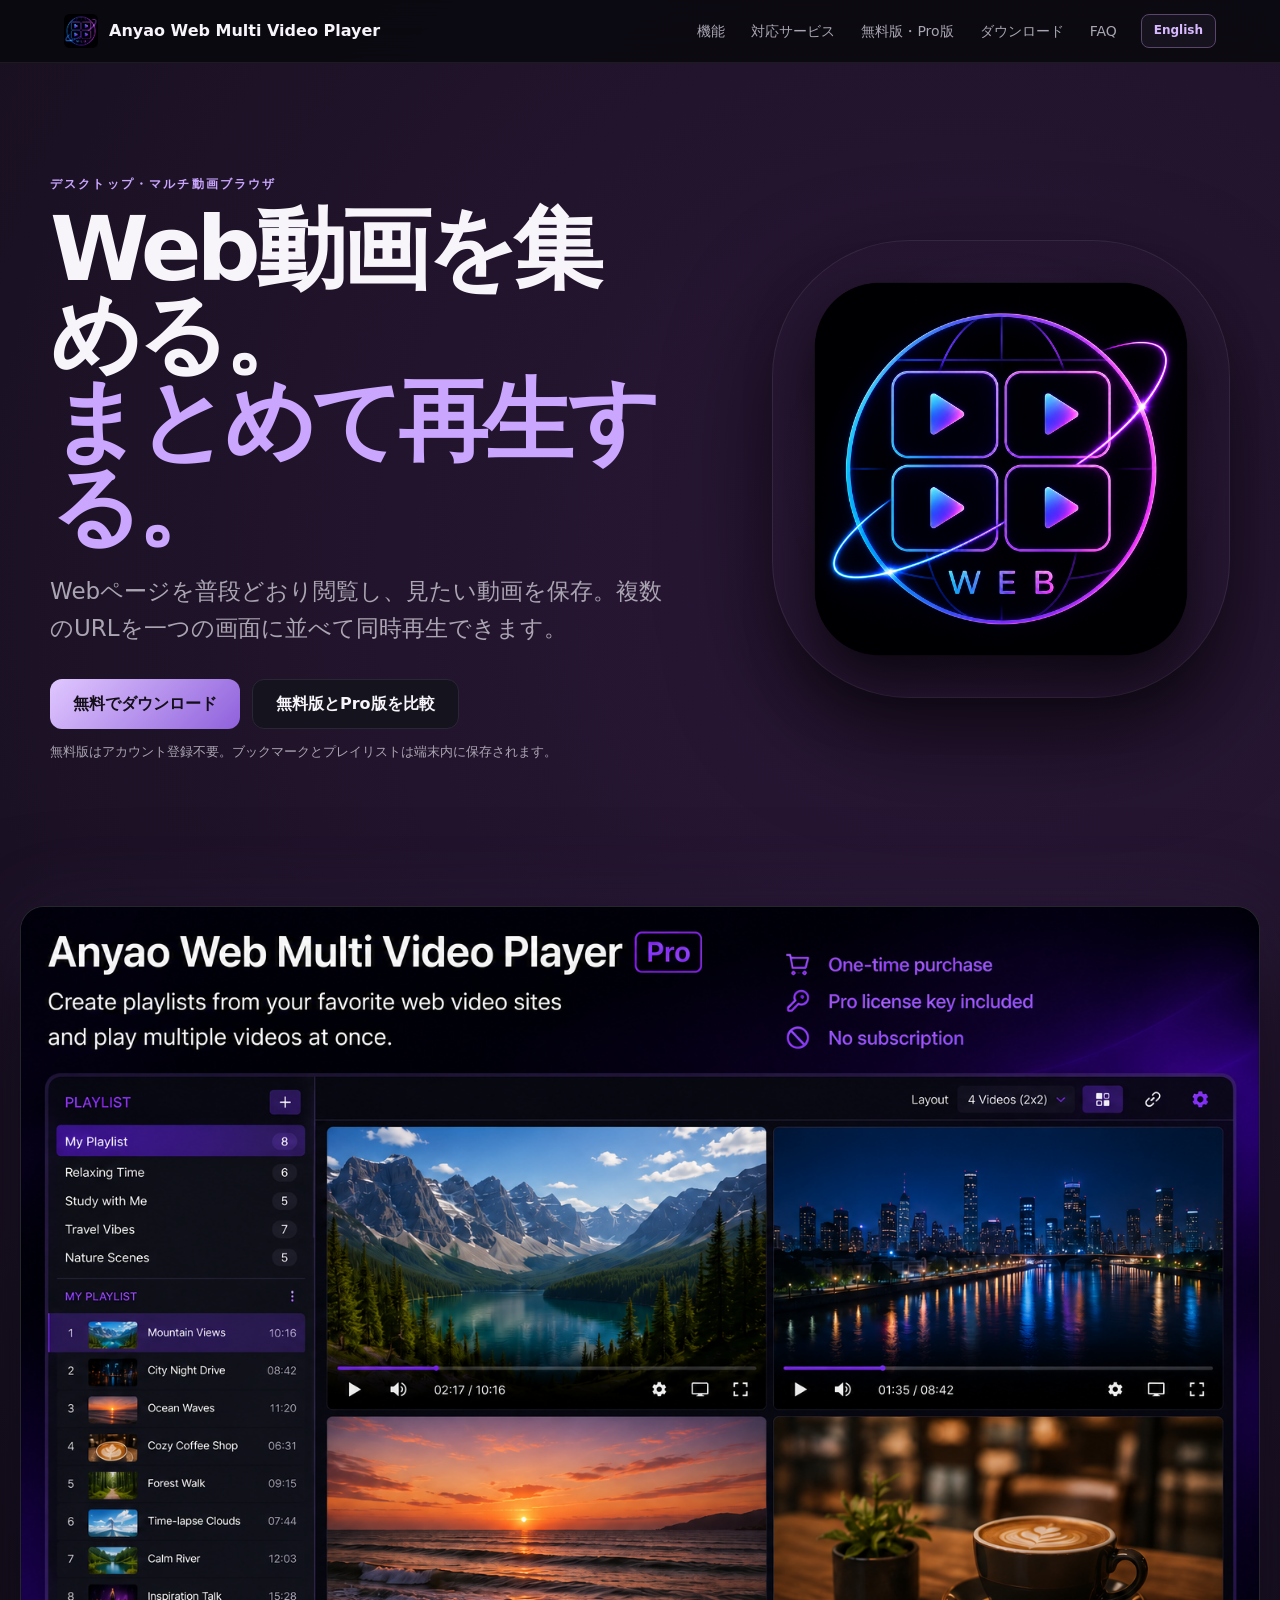
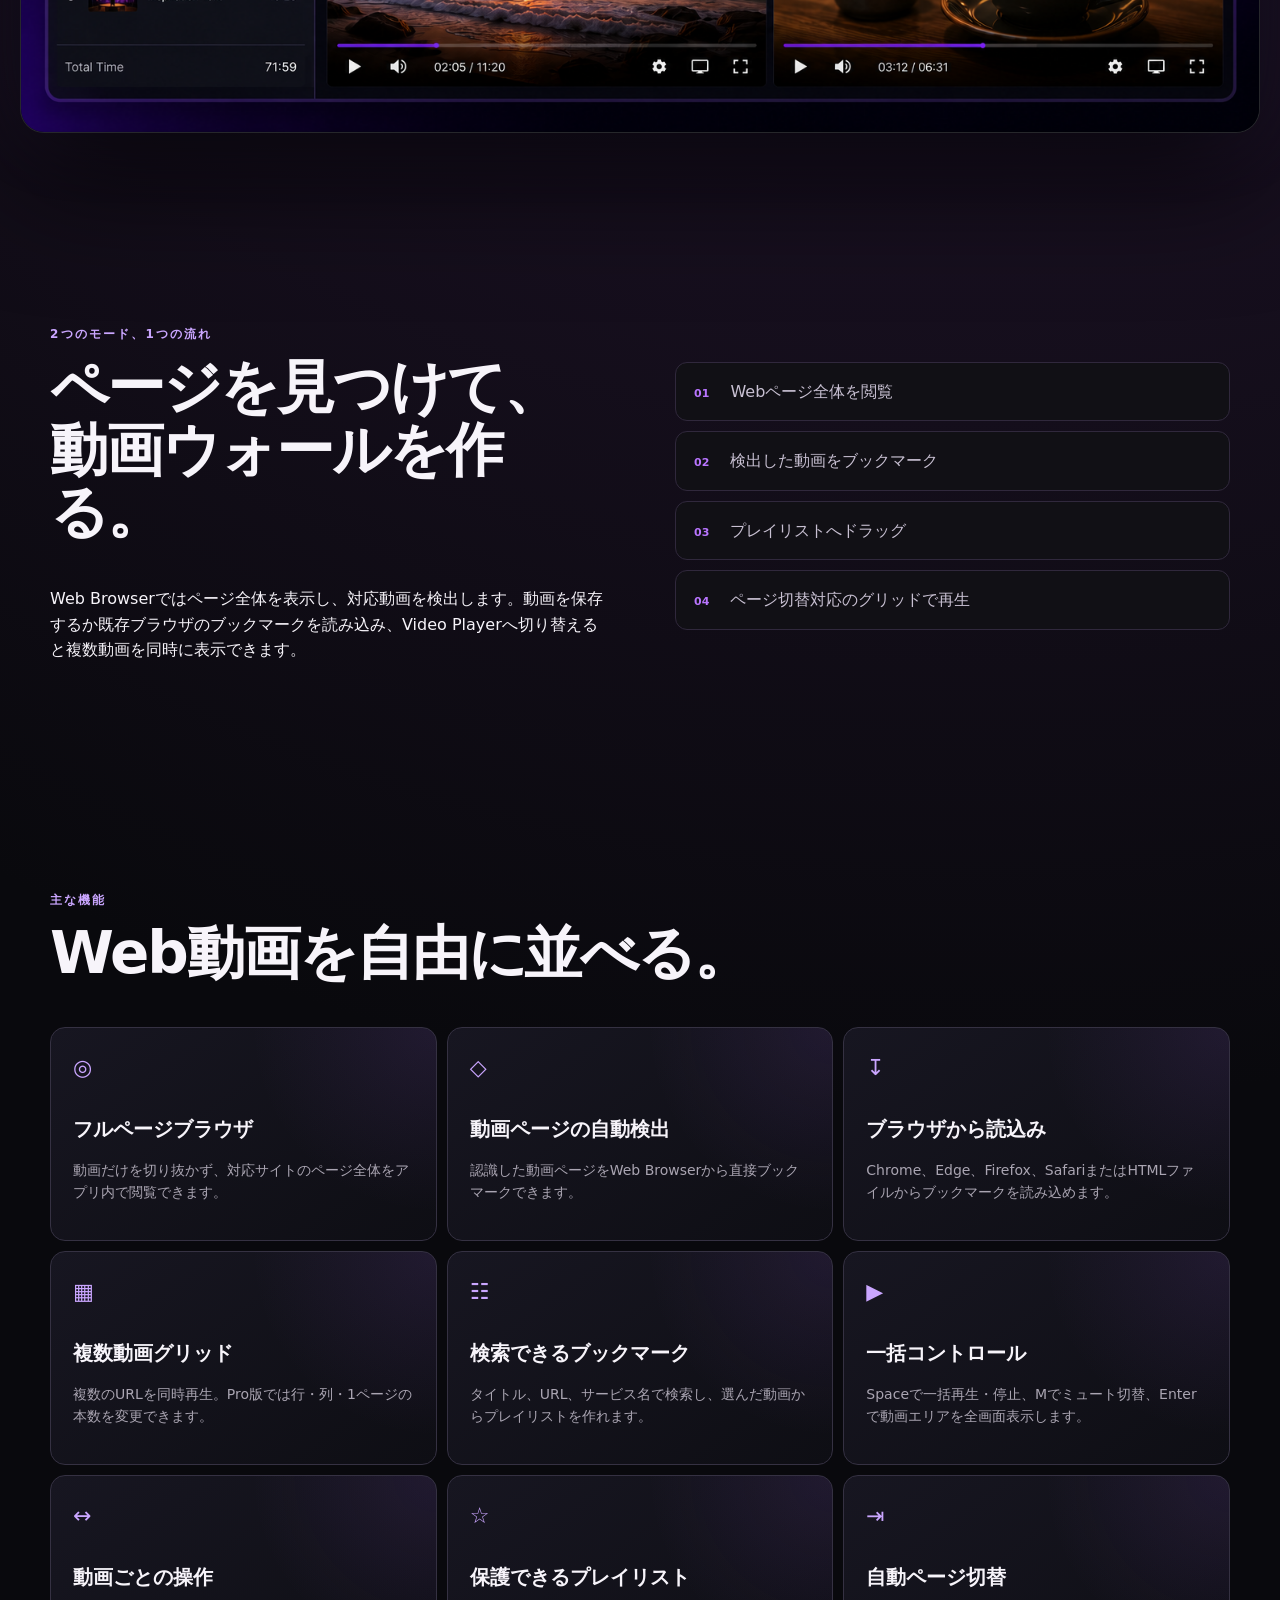
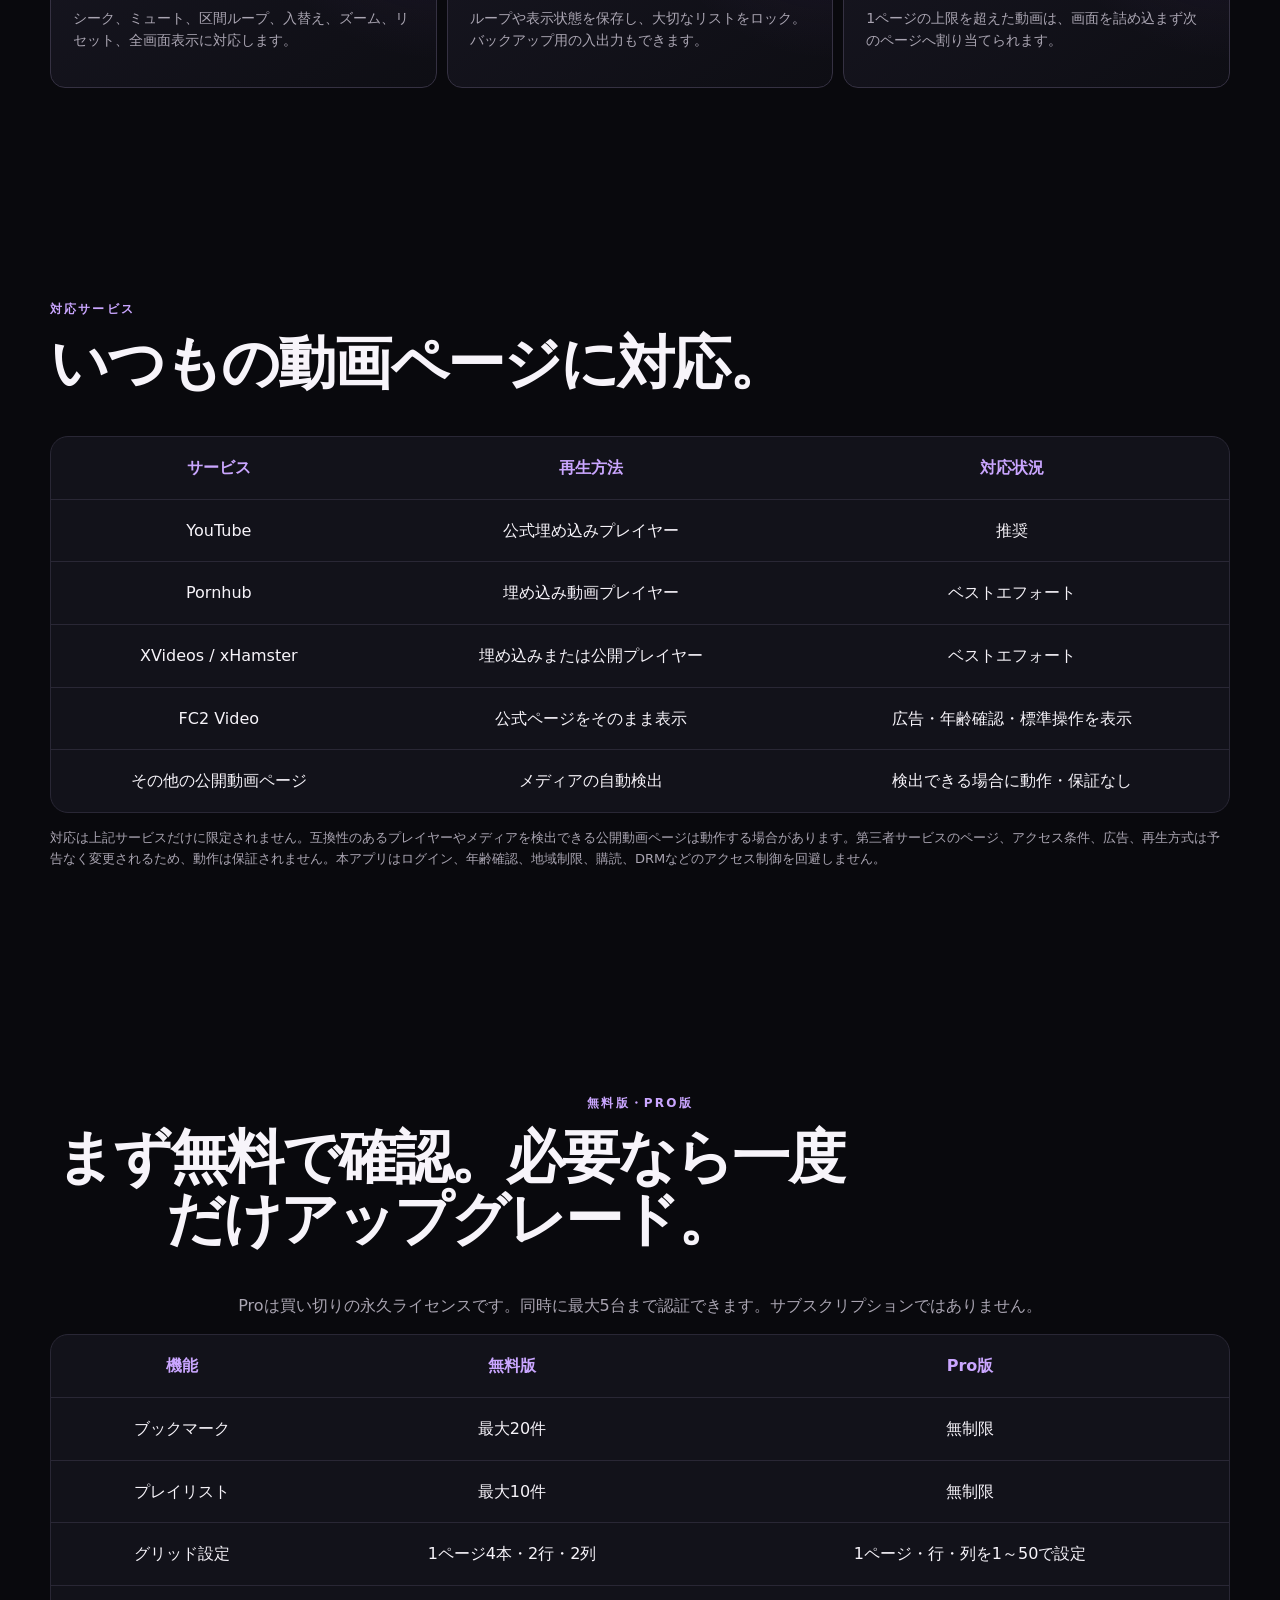
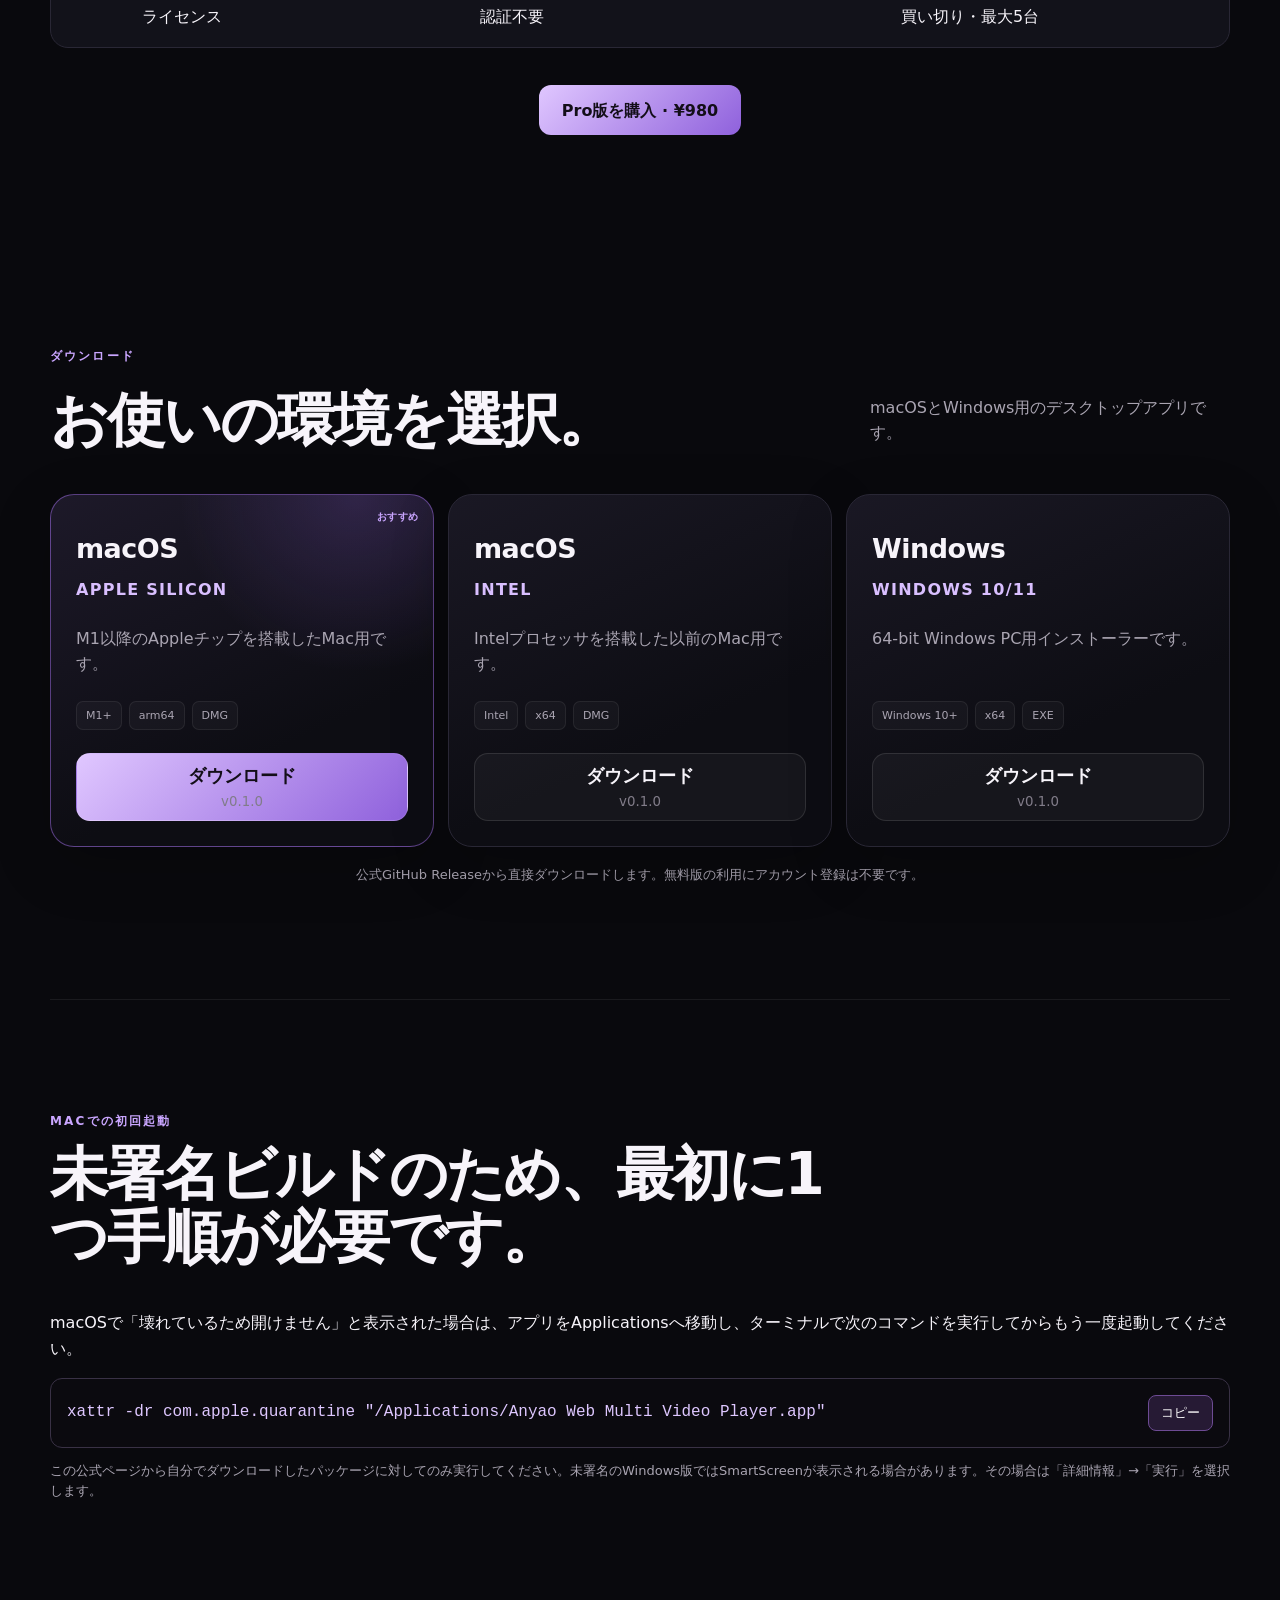
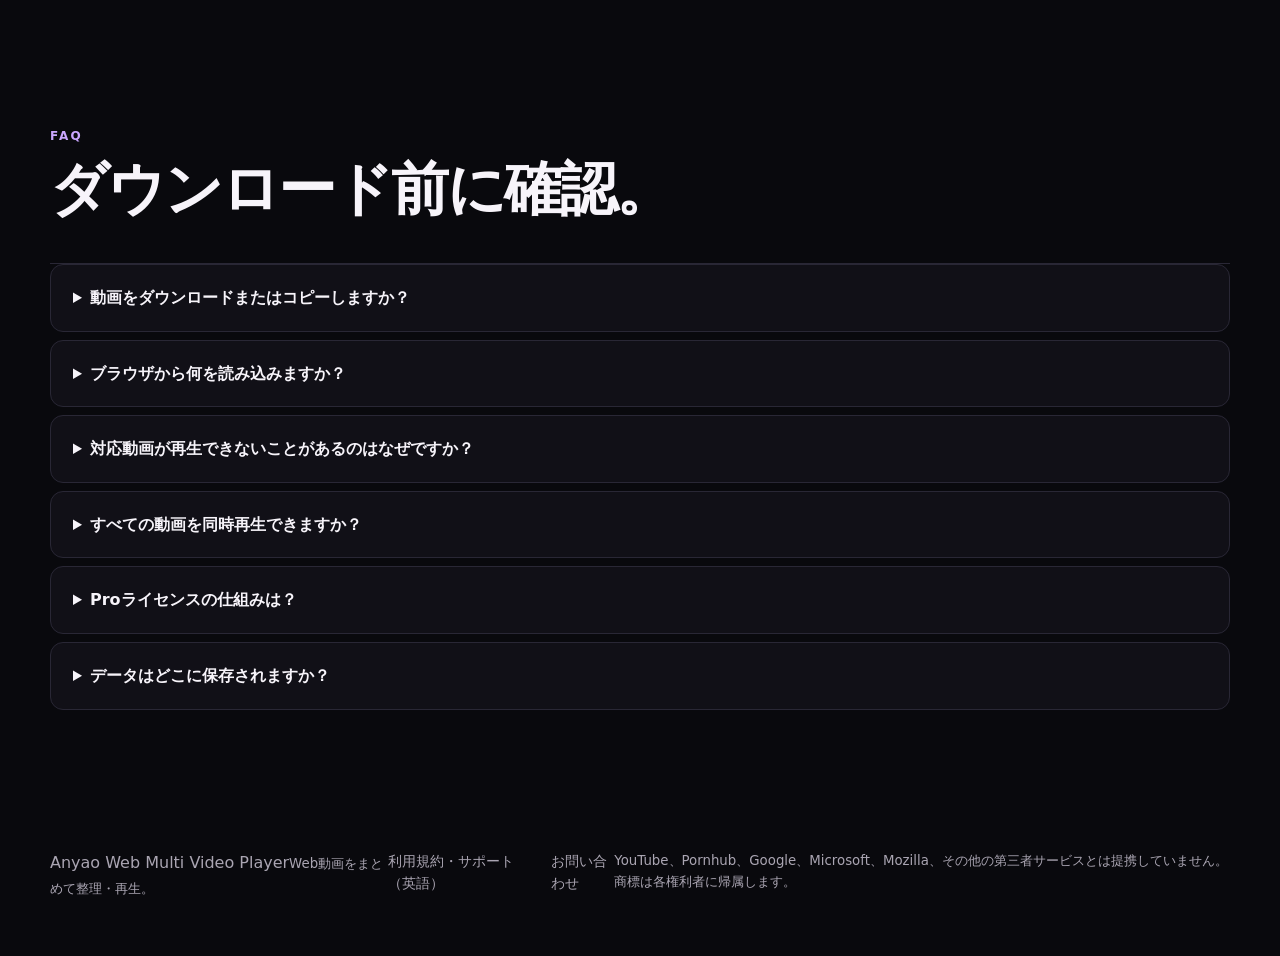
==== ja/index.html @ cfe59331 "Add Japanese landing page and language detection" ====
<!doctype html>
<html lang="ja">
<head>
  <meta charset="utf-8">
  <meta name="viewport" content="width=device-width,initial-scale=1">
  <title>Web動画を複数同時再生 | Anyao Web Multi Video Player</title>
  <meta name="description" content="Web上の動画ページをブックマークとプレイリストに整理し、複数の動画を一つの画面で同時再生できるデスクトップアプリです。">
  <meta name="theme-color" content="#09080d">
  <link rel="canonical" href="https://anyao3.github.io/anyao-web-multi-video-player-site/ja/">
  <link rel="alternate" hreflang="en" href="https://anyao3.github.io/anyao-web-multi-video-player-site/">
  <link rel="alternate" hreflang="ja" href="https://anyao3.github.io/anyao-web-multi-video-player-site/ja/">
  <link rel="alternate" hreflang="x-default" href="https://anyao3.github.io/anyao-web-multi-video-player-site/">
  <meta property="og:title" content="Anyao Web Multi Video Player">
  <meta property="og:description" content="Web動画を集めて整理し、一つの画面で複数同時再生。">
  <meta property="og:type" content="website">
  <meta property="og:url" content="https://anyao3.github.io/anyao-web-multi-video-player-site/ja/">
  <meta property="og:locale" content="ja_JP">
  <meta property="og:image" content="https://anyao3.github.io/anyao-web-multi-video-player-site/assets/app-icon.png?v=2">
  <link rel="icon" href="../assets/app-icon.png?v=2">
  <link rel="stylesheet" href="../styles.css?v=3">
  <script src="../language.js?v=1"></script>
  <script type="application/ld+json">{"@context":"https://schema.org","@type":"SoftwareApplication","name":"Anyao Web Multi Video Player","applicationCategory":"MultimediaApplication","operatingSystem":"macOS, Windows","description":"Web動画のブックマーク、プレイリスト管理、複数同時再生ができるデスクトップアプリ。","offers":[{"@type":"Offer","price":"0","priceCurrency":"JPY","name":"無料版"},{"@type":"Offer","price":"980","priceCurrency":"JPY","name":"Pro買い切りライセンス"}]}</script>
</head>
<body>
  <header class="site-header"><a class="brand" href="#top"><img src="../assets/app-icon.png?v=2" alt="" width="36" height="36"><span>Anyao <b>Web Multi Video Player</b></span></a><div class="header-actions"><nav><a href="#features">機能</a><a href="#services">対応サービス</a><a href="#pricing">無料版・Pro版</a><a href="#download">ダウンロード</a><a href="#faq">FAQ</a></nav><a class="language-switch" href="../" data-language-choice="en" lang="en">English</a></div></header>
  <main id="top">
    <section class="hero section"><div class="hero-copy"><p class="eyebrow">デスクトップ・マルチ動画ブラウザ</p><h1>Web動画を集める。<br><span>まとめて再生する。</span></h1><p class="lead">Webページを普段どおり閲覧し、見たい動画を保存。複数のURLを一つの画面に並べて同時再生できます。</p><div class="hero-actions"><a class="button primary" href="#download">無料でダウンロード</a><a class="button secondary" href="#pricing">無料版とPro版を比較</a></div><p class="microcopy">無料版はアカウント登録不要。ブックマークとプレイリストは端末内に保存されます。</p></div>
      <div class="visual"><img src="../assets/app-icon.png?v=3" width="1254" height="1254" alt="Anyao Web Multi Video Playerのアプリアイコン"></div>
    </section>

    <section class="showcase" aria-label="Anyao Web Multi Video Player Proの利用イメージ">
      <figure class="app-overview"><img src="../assets/app-overview.png?v=1" width="1536" height="1024" loading="eager" decoding="async" alt="プレイリストと4本の動画をグリッド表示したAnyao Web Multi Video Player Pro"></figure>
    </section>

    <section class="section mode-story"><div><p class="eyebrow">2つのモード、1つの流れ</p><h2>ページを見つけて、動画ウォールを作る。</h2><p>Web Browserではページ全体を表示し、対応動画を検出します。動画を保存するか既存ブラウザのブックマークを読み込み、Video Playerへ切り替えると複数動画を同時に表示できます。</p></div><div class="mode-pills"><span><b>01</b> Webページ全体を閲覧</span><span><b>02</b> 検出した動画をブックマーク</span><span><b>03</b> プレイリストへドラッグ</span><span><b>04</b> ページ切替対応のグリッドで再生</span></div></section>

    <section class="section" id="features"><p class="eyebrow">主な機能</p><h2>Web動画を自由に並べる。</h2><div class="feature-grid">
      <article><span>◎</span><h3>フルページブラウザ</h3><p>動画だけを切り抜かず、対応サイトのページ全体をアプリ内で閲覧できます。</p></article>
      <article><span>◇</span><h3>動画ページの自動検出</h3><p>認識した動画ページをWeb Browserから直接ブックマークできます。</p></article>
      <article><span>↧</span><h3>ブラウザから読込み</h3><p>Chrome、Edge、Firefox、SafariまたはHTMLファイルからブックマークを読み込めます。</p></article>
      <article><span>▦</span><h3>複数動画グリッド</h3><p>複数のURLを同時再生。Pro版では行・列・1ページの本数を変更できます。</p></article>
      <article><span>☷</span><h3>検索できるブックマーク</h3><p>タイトル、URL、サービス名で検索し、選んだ動画からプレイリストを作れます。</p></article>
      <article><span>▶</span><h3>一括コントロール</h3><p>Spaceで一括再生・停止、Mでミュート切替、Enterで動画エリアを全画面表示します。</p></article>
      <article><span>↔</span><h3>動画ごとの操作</h3><p>シーク、ミュート、区間ループ、入替え、ズーム、リセット、全画面表示に対応します。</p></article>
      <article><span>☆</span><h3>保護できるプレイリスト</h3><p>ループや表示状態を保存し、大切なリストをロック。バックアップ用の入出力もできます。</p></article>
      <article><span>⇥</span><h3>自動ページ切替</h3><p>1ページの上限を超えた動画は、画面を詰め込まず次のページへ割り当てられます。</p></article>
    </div></section>

    <section class="section" id="services"><p class="eyebrow">対応サービス</p><h2>いつもの動画ページに対応。</h2><div class="table-wrap"><table><thead><tr><th>サービス</th><th>再生方法</th><th>対応状況</th></tr></thead><tbody><tr><td>YouTube</td><td>公式埋め込みプレイヤー</td><td>推奨</td></tr><tr><td>Pornhub</td><td>埋め込み動画プレイヤー</td><td>ベストエフォート</td></tr><tr><td>XVideos / xHamster</td><td>埋め込みまたは公開プレイヤー</td><td>ベストエフォート</td></tr><tr><td>FC2 Video</td><td>公式ページをそのまま表示</td><td>広告・年齢確認・標準操作を表示</td></tr><tr><td>その他の公開動画ページ</td><td>メディアの自動検出</td><td>検出できる場合に動作・保証なし</td></tr></tbody></table></div><p class="section-note">対応は上記サービスだけに限定されません。互換性のあるプレイヤーやメディアを検出できる公開動画ページは動作する場合があります。第三者サービスのページ、アクセス条件、広告、再生方式は予告なく変更されるため、動作は保証されません。本アプリはログイン、年齢確認、地域制限、購読、DRMなどのアクセス制御を回避しません。</p></section>

    <section class="section pricing" id="pricing"><div><p class="eyebrow">無料版・PRO版</p><h2>まず無料で確認。必要なら一度だけアップグレード。</h2><p>Proは買い切りの永久ライセンスです。同時に最大5台まで認証できます。サブスクリプションではありません。</p></div><div class="table-wrap"><table><thead><tr><th>機能</th><th>無料版</th><th>Pro版</th></tr></thead><tbody><tr><td>ブックマーク</td><td>最大20件</td><td>無制限</td></tr><tr><td>プレイリスト</td><td>最大10件</td><td>無制限</td></tr><tr><td>グリッド設定</td><td>1ページ4本・2行・2列</td><td>1ページ・行・列を1～50で設定</td></tr><tr><td>ライセンス</td><td>認証不要</td><td>買い切り・最大5台</td></tr></tbody></table></div><a class="button primary" data-purchase target="_blank" rel="noopener">Pro版を購入 · ¥980</a></section>

    <section class="section" id="download"><p class="eyebrow">ダウンロード</p><div class="section-heading"><h2>お使いの環境を選択。</h2><p>macOSとWindows用のデスクトップアプリです。</p></div><div class="download-grid">
      <article class="download-card featured"><small class="card-badge">おすすめ</small><h3>macOS</h3><h4>Apple silicon</h4><p>M1以降のAppleチップを搭載したMac用です。</p><div class="tags"><span>M1+</span><span>arm64</span><span>DMG</span></div><a class="download-button" data-download="mac-arm64"><span class="button-label">ダウンロード</span><small><span data-version></span></small></a></article>
      <article class="download-card"><h3>macOS</h3><h4>Intel</h4><p>Intelプロセッサを搭載した以前のMac用です。</p><div class="tags"><span>Intel</span><span>x64</span><span>DMG</span></div><a class="download-button" data-download="mac-intel"><span class="button-label">ダウンロード</span><small><span data-version></span></small></a></article>
      <article class="download-card"><h3>Windows</h3><h4>Windows 10/11</h4><p>64-bit Windows PC用インストーラーです。</p><div class="tags"><span>Windows 10+</span><span>x64</span><span>EXE</span></div><a class="download-button" data-download="windows"><span class="button-label">ダウンロード</span><small><span data-version></span></small></a></article>
    </div><p class="section-note availability">公式GitHub Releaseから直接ダウンロードします。無料版の利用にアカウント登録は不要です。</p></section>

    <section class="section first-launch"><div><p class="eyebrow">MACでの初回起動</p><h2>未署名ビルドのため、最初に1つ手順が必要です。</h2><p>macOSで「壊れているため開けません」と表示された場合は、アプリをApplicationsへ移動し、ターミナルで次のコマンドを実行してからもう一度起動してください。</p></div><div class="command-box"><code>xattr -dr com.apple.quarantine "/Applications/Anyao Web Multi Video Player.app"</code><button type="button" data-copy='xattr -dr com.apple.quarantine "/Applications/Anyao Web Multi Video Player.app"' data-copied-label="コピーしました">コピー</button></div><p class="section-note">この公式ページから自分でダウンロードしたパッケージに対してのみ実行してください。未署名のWindows版ではSmartScreenが表示される場合があります。その場合は「詳細情報」→「実行」を選択します。</p></section>

    <section class="section" id="faq"><p class="eyebrow">FAQ</p><h2>ダウンロード前に確認。</h2><div class="faq-list">
      <details><summary>動画をダウンロードまたはコピーしますか？</summary><p>いいえ。ページURLを整理し、第三者サービスが提供するメディアを再生します。各サービスの利用規約と適用法令を守る責任はユーザーにあります。</p></details>
      <details><summary>ブラウザから何を読み込みますか？</summary><p>ブックマークのタイトルとURLを読み込みます。パスワード、閲覧履歴、認証Cookieは読み込みません。</p></details>
      <details><summary>対応動画が再生できないことがあるのはなぜですか？</summary><p>ログインや地域制限、動画の削除、埋め込み禁止、プレイヤー仕様変更などが原因です。「推奨」以外のサービスへの対応はベストエフォートです。</p></details>
      <details><summary>すべての動画を同時再生できますか？</summary><p>保証されません。サービス側の制限、通信速度、解像度、PCのCPU・GPU・メモリにより実用上の上限が変わります。</p></details>
      <details><summary>Proライセンスの仕組みは？</summary><p>買い切りの永久ライセンスで、同時に最大5台まで認証できます。可能であれば古い端末で認証解除してから別の端末へ移してください。ライセンス確認にはPolarを使用し、一定期間のオフライン猶予があります。</p></details>
      <details><summary>データはどこに保存されますか？</summary><p>ブックマーク、プレイリスト、設定、ローカルのライセンス状態は端末内に保存されます。ページ表示や動画再生時には、選択したWebサイトと配信事業者へ通信が発生します。</p></details>
    </div></section>
  </main>
  <footer><div><span>Anyao Web Multi Video Player</span><small>Web動画をまとめて整理・再生。</small></div><nav><a href="../legal.html">利用規約・サポート（英語）</a><a href="mailto:anyao.support@gmail.com">お問い合わせ</a></nav><small>YouTube、Pornhub、Google、Microsoft、Mozilla、その他の第三者サービスとは提携していません。商標は各権利者に帰属します。</small></footer>
  <script src="../site-config.js?v=2"></script>
</body>
</html>
---- styles.css ----
:root { color-scheme: dark; --bg:#09090d; --panel:#12121a; --line:#292735; --text:#f7f4fa; --muted:#aaa5b2; --violet:#caa6ff; --violet2:#8f61dc; }
* { box-sizing:border-box; }
html { scroll-behavior:smooth; }
body { margin:0; background:radial-gradient(circle at 75% 8%,#2b1838 0,transparent 31%),var(--bg); color:var(--text); font:16px/1.6 Inter,ui-sans-serif,system-ui,-apple-system,sans-serif; }
a { color:inherit; text-decoration:none; }
.nav { position:sticky; top:0; z-index:5; display:flex; align-items:center; justify-content:space-between; padding:14px clamp(20px,5vw,72px); border-bottom:1px solid #ffffff12; background:#09090dd9; backdrop-filter:blur(18px); }
.brand { display:flex; align-items:center; gap:11px; font-weight:750; }
.brand img { width:34px; height:34px; }
nav { display:flex; gap:26px; color:var(--muted); font-size:14px; }
.hero,.section,footer { width:min(1180px,calc(100% - 40px)); margin:auto; }
.hero { min-height:720px; display:grid; grid-template-columns:1.15fr .85fr; align-items:center; gap:8vw; padding:90px 0; }
.eyebrow { color:var(--violet); font-size:12px; font-weight:800; letter-spacing:.18em; }
h1 { margin:12px 0 22px; font-size:clamp(52px,7vw,92px); line-height:.96; letter-spacing:-.055em; }
h1 span { color:var(--violet); }
.lead { max-width:640px; color:var(--muted); font-size:clamp(18px,2vw,23px); }
.actions { display:flex; gap:12px; flex-wrap:wrap; margin:32px 0 13px; }
.button.is-disabled,.download-cta.is-disabled { border-color:#ffffff12; background:#17151b; color:#76717c; box-shadow:none; cursor:not-allowed; pointer-events:none; }
.button.is-disabled:hover,.download-cta.is-disabled:hover { border-color:#ffffff12; background:#17151b; transform:none; }
.download-cta.is-disabled small { color:#625e68; }
.download-cta.is-disabled svg { stroke:#625e68; }
.featured .download-cta.is-disabled { border-color:#ffffff12; background:#201b24; color:#8d8495; }
.featured .download-cta.is-disabled small,.featured .download-cta.is-disabled svg { color:#6d6574; stroke:#6d6574; }
.availability-notice { display:flex; width:fit-content; max-width:600px; flex-direction:column; gap:3px; margin:17px 0; padding:11px 14px; border:1px solid #9b70c84a; border-radius:10px; background:#24182f8c; color:#aaa1b0; font-size:13px; line-height:1.45; }
.availability-notice strong { color:#d8b9ff; }
.button { display:inline-flex; min-height:50px; align-items:center; justify-content:center; padding:0 23px; border:1px solid var(--line); border-radius:12px; font-weight:750; transition:.2s; }
.button:hover { transform:translateY(-2px); border-color:var(--violet); }
.primary { color:#130e18; border:0; background:linear-gradient(135deg,#e0c7ff,var(--violet2)); }
.secondary { background:#15131d; }
.note { color:#817c89; font-size:13px; }
.visual { display:grid; place-items:center; aspect-ratio:1; border:1px solid #ffffff14; border-radius:30%; background:radial-gradient(circle,#9c6ad633,transparent 68%); box-shadow:0 40px 100px #0009; }
.visual img { width:82%; height:auto; filter:drop-shadow(0 28px 30px #000b); }
.showcase { width:min(1400px,calc(100% - 40px)); margin:0 auto; padding:30px 0 80px; text-align:center; }
.showcase-copy { width:min(820px,100%); margin:0 auto 38px; }
.showcase-copy h2 { margin-right:auto; margin-left:auto; }
.showcase-copy p:last-child { max-width:720px; margin:0 auto; color:var(--muted); font-size:18px; }
.app-overview { margin:0; overflow:hidden; border:1px solid #ffffff1f; border-radius:24px; background:#08090e; box-shadow:0 45px 120px #000b,0 0 80px #8f61dc1f; }
.app-overview img { display:block; width:100%; height:auto; }
.section { padding:100px 0; }
h2 { max-width:800px; margin:7px 0 42px; font-size:clamp(34px,5vw,58px); line-height:1.08; letter-spacing:-.035em; }
.feature-section { padding-top:76px; padding-bottom:76px; }
.feature-section h2 { margin-bottom:28px; }
.cards { display:grid; grid-template-columns:repeat(4,1fr); gap:10px; }
.cards article,.cards .feature-highlight,.cards .paging-feature { position:relative; display:block; min-height:158px; overflow:hidden; padding:19px 20px; border:1px solid #353142; border-radius:15px; background:radial-gradient(circle at 100% 0,#9b5de51c,transparent 42%),linear-gradient(145deg,#171621,#0e0e14); }
.feature-tag { display:inline-flex; min-height:22px; align-items:center; margin-bottom:13px; padding:4px 8px; border:1px solid #bd83ef55; border-radius:999px; background:#8f61dc1d; color:#dcbcff; font:800 9px/1 ui-monospace,SFMono-Regular,Consolas,monospace; letter-spacing:.08em; }
.cards h3 { margin-bottom:5px; font-size:18px; }
.cards p { margin:0; font-size:14px; line-height:1.48; }
.pager-demo { display:flex; width:fit-content; align-items:center; gap:5px; margin-top:12px; padding:5px; border:1px solid #ffffff20; border-radius:8px; background:#0b0c10df; white-space:nowrap; }
.pager-demo span { display:grid; width:27px; height:25px; place-items:center; border:1px solid #45414e; border-radius:5px; background:#1a1821; color:#f7f4fa; font-size:13px; }
.pager-demo strong { padding:0 4px; color:#c8c2cd; font:700 10px ui-monospace,monospace; }
h3 { margin:0 0 9px; font-size:20px; }
.cards p,.download-card p { color:var(--muted); }
.formats { scroll-margin-top:70px; }
.formats-heading { display:flex; align-items:end; justify-content:space-between; gap:40px; }
.formats-heading > p { max-width:440px; margin:0 0 43px; color:var(--muted); }
.format-table-wrap { overflow-x:auto; border:1px solid var(--line); border-radius:20px; background:linear-gradient(145deg,#171621,#0e0e14); }
.format-table th,.format-table td { text-align:center; vertical-align:middle; }
.format-table th:first-child { width:24%; }
.format-table th:last-child { width:22%; }
.compatibility { display:inline-flex; padding:5px 10px; border:1px solid; border-radius:999px; font-size:11px; font-weight:800; white-space:nowrap; }
.compatibility.best { border-color:#9a69df66; background:#8f61dc1f; color:var(--violet); }
.compatibility.good { border-color:#5f89cb66; background:#477bd51c; color:#9fc5ff; }
.compatibility.varies { border-color:#8b849566; background:#ffffff08; color:#aaa5b2; }
.format-note { margin:16px 4px 0; color:var(--muted); font-size:13px; }
.format-note strong { color:var(--text); }
.plans { text-align:center; }
.plans h2 { margin-left:auto; margin-right:auto; }
.table-wrap { overflow-x:auto; margin-bottom:15px; border:1px solid var(--line); border-radius:18px; background:var(--panel); text-align:left; }
table { width:100%; border-collapse:collapse; }
th,td { padding:18px 22px; border-bottom:1px solid var(--line); }
th { color:var(--violet); }
tr:last-child td { border:0; }
.plans .button { margin-top:22px; }
.legal-note { margin:14px 0 0; color:var(--muted); font-size:13px; }
.legal-note a,.legal a,.footer-links a:hover { color:var(--violet); }
.downloads { scroll-margin-top:70px; }
.download-heading { display:flex; align-items:end; justify-content:space-between; gap:30px; }
.download-heading > p { max-width:330px; margin:0 0 48px; color:var(--muted); text-align:right; }
.download-grid { display:grid; grid-template-columns:repeat(3,1fr); gap:14px; }
.download-card { position:relative; display:flex; min-height:310px; overflow:hidden; align-items:stretch; flex-direction:column; gap:23px; padding:28px 25px 25px; border:1px solid var(--line); border-radius:24px; background:linear-gradient(155deg,#1a1824 0,#0d0d13 65%); box-shadow:0 18px 60px #0003; transition:transform .2s,border-color .2s; }
.download-card:hover { transform:translateY(-4px); border-color:#ffffff30; }
.download-card.featured { border-color:#9a69df88; background:radial-gradient(circle at 80% 0,#8f61dc36,transparent 38%),linear-gradient(155deg,#1d1929,#0d0d13 68%); }
.download-card.windows-card { background:radial-gradient(circle at 90% 0,#477bd526,transparent 35%),linear-gradient(155deg,#171a25,#0d0d13 68%); }
.recommended { position:absolute; z-index:2; top:12px; right:12px; padding:5px 10px; border:1px solid #caa6ff55; border-radius:999px; background:#120d19cc; color:var(--violet); font-size:10px; font-weight:800; letter-spacing:.06em; text-transform:uppercase; backdrop-filter:blur(8px); }
.download-card .platform { display:block; margin-bottom:3px; color:#d9bfff; font-size:15px; font-weight:850; letter-spacing:.08em; text-transform:uppercase; }
.download-card h3 { margin:4px 0 6px; font-size:27px; letter-spacing:-.02em; }
.download-card p { min-height:52px; margin:0; color:var(--muted); }
.download-meta { display:flex; flex-wrap:wrap; gap:7px; }
.download-meta span { padding:5px 9px; border:1px solid #ffffff12; border-radius:7px; background:#ffffff08; color:#aaa5b2; font-size:11px; font-weight:700; }
.download-cta { position:relative; display:flex; min-height:68px; align-items:center; justify-content:center; flex-direction:column; margin-top:auto; padding:11px 50px; border:1px solid #ffffff1c; border-radius:14px; background:#ffffff0a; text-align:center; transition:.2s; }
.download-cta:hover { border-color:var(--violet); background:#ffffff10; }
.download-cta > span { font-size:18px; font-weight:800; line-height:1.2; }
.download-cta small { margin-top:3px; color:#817c89; font-size:12px; }
.download-cta svg { position:absolute; top:50%; right:17px; width:23px; height:23px; fill:none; stroke:var(--violet); stroke-linecap:round; stroke-linejoin:round; stroke-width:1.8; transform:translateY(-50%); }
.featured .download-cta { color:#130e18; border-color:transparent; background:linear-gradient(135deg,#e0c7ff,var(--violet2)); }
.featured .download-cta small { color:#362647; }
.featured .download-cta svg { stroke:#362647; }
.mac-download-dialog { width:min(610px,calc(100% - 32px)); padding:34px; border:1px solid #9a69df77; border-radius:22px; background:linear-gradient(145deg,#1c1826,#0d0d13); color:var(--text); box-shadow:0 30px 100px #000c; }
.mac-download-dialog::backdrop { background:#050509c9; backdrop-filter:blur(7px); }
.mac-download-dialog h2 { margin:7px 35px 18px 0; font-size:clamp(30px,5vw,43px); }
.mac-download-dialog > p:not(.eyebrow) { color:var(--muted); line-height:1.65; }
.mac-download-dialog .dialog-note { font-size:12px; }
.dialog-close { position:absolute; top:16px; right:17px; width:34px; height:34px; padding:0; border:1px solid var(--line); border-radius:50%; background:#ffffff08; color:var(--muted); font-size:23px; cursor:pointer; }
.dialog-actions { display:flex; gap:10px; margin:24px 0 18px; }
.dialog-actions button,.dialog-actions a { display:inline-flex; min-height:48px; align-items:center; justify-content:center; padding:10px 17px; border:1px solid #ffffff20; border-radius:11px; font:inherit; font-weight:800; cursor:pointer; }
.copy-command { background:#ffffff08; color:var(--text); }
.dialog-download { background:linear-gradient(135deg,#e0c7ff,var(--violet2)); color:#170e1c; }
.dialog-help { color:var(--violet); font-size:13px; font-weight:700; }
.setup-section { scroll-margin-top:70px; }
.setup-grid { display:grid; grid-template-columns:repeat(2,minmax(0,1fr)); gap:18px; }
.setup-copy { padding:30px; border:1px solid var(--line); border-radius:18px; background:linear-gradient(145deg,#171621,#0e0e14); }
.setup-copy h3 { font-size:24px; }
.setup-copy h3 + p { color:var(--muted); font-size:18px; }
.setup-copy ol { margin:25px 0; padding-left:22px; }
.setup-copy li { margin:10px 0; }
.command-block { position:relative; margin:20px 0; }
.command-block .command { margin:0; padding-right:58px; }
.command { overflow-x:auto; margin:20px 0; padding:16px 18px; border:1px solid var(--line); border-radius:12px; background:#08090e; color:#e4d2ff; font-size:13px; line-height:1.5; text-align:left; }
.command-copy-button { position:absolute; top:9px; right:9px; display:grid; width:38px; height:38px; place-items:center; padding:0; border:1px solid #ffffff24; border-radius:9px; background:#18151f; color:#d8b9ff; font-size:21px; line-height:1; cursor:pointer; transition:border-color .2s,background .2s,color .2s,transform .2s; }
.command-copy-button:hover { border-color:var(--violet); background:#241b30; color:#fff; }
.command-copy-button:focus-visible { outline:2px solid var(--violet); outline-offset:2px; }
.command-copy-button:active { transform:scale(.94); }
.command-copy-button.is-copied { border-color:#72d5aa; background:#123126; color:#8ee8be; }
.text-link { color:var(--violet); font-weight:700; }
.faq { scroll-margin-top:70px; }
.faq-list { border-top:1px solid var(--line); }
.faq details { border-bottom:1px solid var(--line); }
.faq summary { padding:22px 4px; cursor:pointer; font-size:18px; font-weight:700; }
.faq details p { max-width:850px; margin:0 0 24px; color:var(--muted); }
.faq details a { color:var(--violet); }
footer { display:flex; justify-content:space-between; padding:40px 0 55px; color:var(--muted); }
.footer-links { display:flex; flex-wrap:wrap; justify-content:flex-end; gap:10px 22px; }
.legal { width:min(900px,calc(100% - 40px)); margin:0 auto; padding:80px 0 120px; }
.legal-intro { margin-bottom:55px; }
.legal-intro h1 { font-size:clamp(44px,7vw,76px); }
.legal-intro p,.legal-section p,.legal-section li { color:var(--muted); }
.legal-toc { display:flex; flex-wrap:wrap; gap:10px; margin:30px 0 0; }
.legal-toc a { padding:7px 13px; border:1px solid var(--line); border-radius:999px; color:var(--muted); font-size:13px; }
.legal-section { padding:42px 0; border-top:1px solid var(--line); scroll-margin-top:85px; }
.legal-section h2 { margin-bottom:24px; font-size:clamp(28px,4vw,42px); }
.legal-section h3 { margin-top:28px; }
.legal-section ul { padding-left:22px; }
@media (max-width:1050px) { .cards { grid-template-columns:repeat(3,1fr); } }
@media (max-width:800px) { nav { display:none; } .hero { min-height:auto; grid-template-columns:1fr; padding-top:70px; } .visual { width:min(480px,100%); margin:auto; } .showcase { padding-top:10px; } .showcase-copy p:last-child { font-size:16px; } .app-overview { border-radius:14px; } .cards { grid-template-columns:repeat(2,1fr); } .download-grid,.setup-grid { grid-template-columns:1fr; } .formats-heading,.download-heading { align-items:flex-start; flex-direction:column; gap:0; } .formats-heading > p,.download-heading > p { margin:-25px 0 35px; text-align:left; } .download-card { min-height:280px; } .mac-download-dialog { padding:26px 20px; } .dialog-actions { flex-direction:column; } .setup-copy { padding:24px; } footer { align-items:flex-start; flex-direction:column; gap:18px; } .footer-links { justify-content:flex-start; } .legal { padding-top:55px; } }
@media (max-width:580px) { .cards { grid-template-columns:1fr; } .cards article,.cards .feature-highlight,.cards .paging-feature { min-height:0; } }

/* Web edition */
.site-header{position:sticky;top:0;z-index:20;display:flex;align-items:center;justify-content:space-between;padding:14px clamp(20px,5vw,72px);border-bottom:1px solid #ffffff12;background:#09090dd9;backdrop-filter:blur(18px)}.header-actions{display:flex;align-items:center;gap:24px}.language-switch{display:inline-flex;min-height:34px;align-items:center;padding:0 12px;border:1px solid #58466d;border-radius:8px;background:#17131e;color:#d8b9ff;font-size:12px;font-weight:800;white-space:nowrap}.language-switch:hover{border-color:var(--violet);background:#251a31;color:#fff}
.hero-copy{min-width:0}.hero-actions{display:flex;gap:12px;flex-wrap:wrap;margin:32px 0 13px}.microcopy,.section-note,.section-heading p{color:var(--muted);font-size:13px}.section-heading{display:flex;align-items:end;justify-content:space-between;gap:30px}.section-heading p{max-width:360px;margin-bottom:48px;font-size:16px}
.mode-story{display:grid;grid-template-columns:1fr 1fr;gap:70px;align-items:center}.mode-pills{display:grid;gap:10px}.mode-pills span{padding:16px 18px;border:1px solid #30283c;border-radius:12px;background:#111015;color:#c9c1d3}.mode-pills b{color:#b975ff;margin-right:16px;font-size:11px}.feature-grid{display:grid;grid-template-columns:repeat(3,1fr);gap:10px}.feature-grid article{min-height:180px;padding:22px;border:1px solid #353142;border-radius:15px;background:radial-gradient(circle at 100% 0,#9b5de51c,transparent 42%),linear-gradient(145deg,#171621,#0e0e14)}.feature-grid article>span{color:var(--violet);font-size:22px}.feature-grid h3{margin-top:28px}.feature-grid p{color:var(--muted);font-size:14px}.pricing{text-align:center}.pricing>div:first-child p:last-child{color:var(--muted)}.pricing .button{margin-top:22px}.table-wrap th,.table-wrap td{text-align:center}.availability{text-align:center;margin-top:18px}.download-card h4{margin:-22px 0 0;color:#d9bfff;text-transform:uppercase;letter-spacing:.08em}.download-card>small{position:absolute;top:14px;right:14px;color:var(--violet)}.tags{display:flex;gap:7px;flex-wrap:wrap}.tags span{padding:5px 9px;border:1px solid #ffffff12;border-radius:7px;background:#ffffff08;color:#aaa5b2;font-size:11px}.download-button{display:flex;min-height:68px;align-items:center;justify-content:center;flex-direction:column;margin-top:auto;border:1px solid #ffffff1c;border-radius:14px;background:#ffffff0a;text-align:center}.download-button .button-label{font-size:18px;font-weight:800}.download-button small{color:#817c89}.recommended .download-button{background:linear-gradient(135deg,#e0c7ff,var(--violet2));color:#130e18}.first-launch{border-top:1px solid #ffffff12}.command-box{display:flex;align-items:center;justify-content:space-between;gap:18px;padding:16px;border:1px solid #393145;border-radius:12px;background:#0b0a0f}.command-box code{overflow:auto;color:#dec7ff}.command-box button{padding:8px 12px;border:1px solid #6d4b94;border-radius:8px;background:#261a34;color:#fff;cursor:pointer}.faq-list{display:grid;gap:8px}.faq-list details{padding:20px 22px;border:1px solid var(--line);border-radius:13px;background:#111017}.faq-list summary{cursor:pointer;font-weight:750}.faq-list p{color:var(--muted)}.is-disabled{pointer-events:none;opacity:.48;cursor:not-allowed}.legal-page{padding-top:30px}.legal-content{width:min(900px,calc(100% - 48px));margin:0 auto 24px;padding:32px;border:1px solid #2c2637;border-radius:18px;background:#100e14}.legal-content h2{margin-top:0}.legal-content h3{margin-top:28px;color:#e9e1f2}.legal-content p{color:#aaa2b3;line-height:1.8}
@media(max-width:900px){.mode-story{grid-template-columns:1fr;gap:30px}.feature-grid{grid-template-columns:repeat(2,1fr)}}
@media(max-width:640px){.site-header nav{display:none}.header-actions{gap:8px}.brand span{font-size:12px}.language-switch{padding:0 9px}.hero-actions{flex-direction:column}.mode-story{gap:20px}.feature-grid{grid-template-columns:1fr}.section-heading{display:block}.command-box{align-items:stretch;flex-direction:column}.legal-content{width:calc(100% - 32px);padding:22px}}
.download-card>.card-badge{position:absolute;top:14px;right:14px;color:var(--violet);font-size:10px;font-weight:800;letter-spacing:.06em}.download-card.featured .download-button{background:linear-gradient(135deg,#e0c7ff,var(--violet2));color:#130e18}
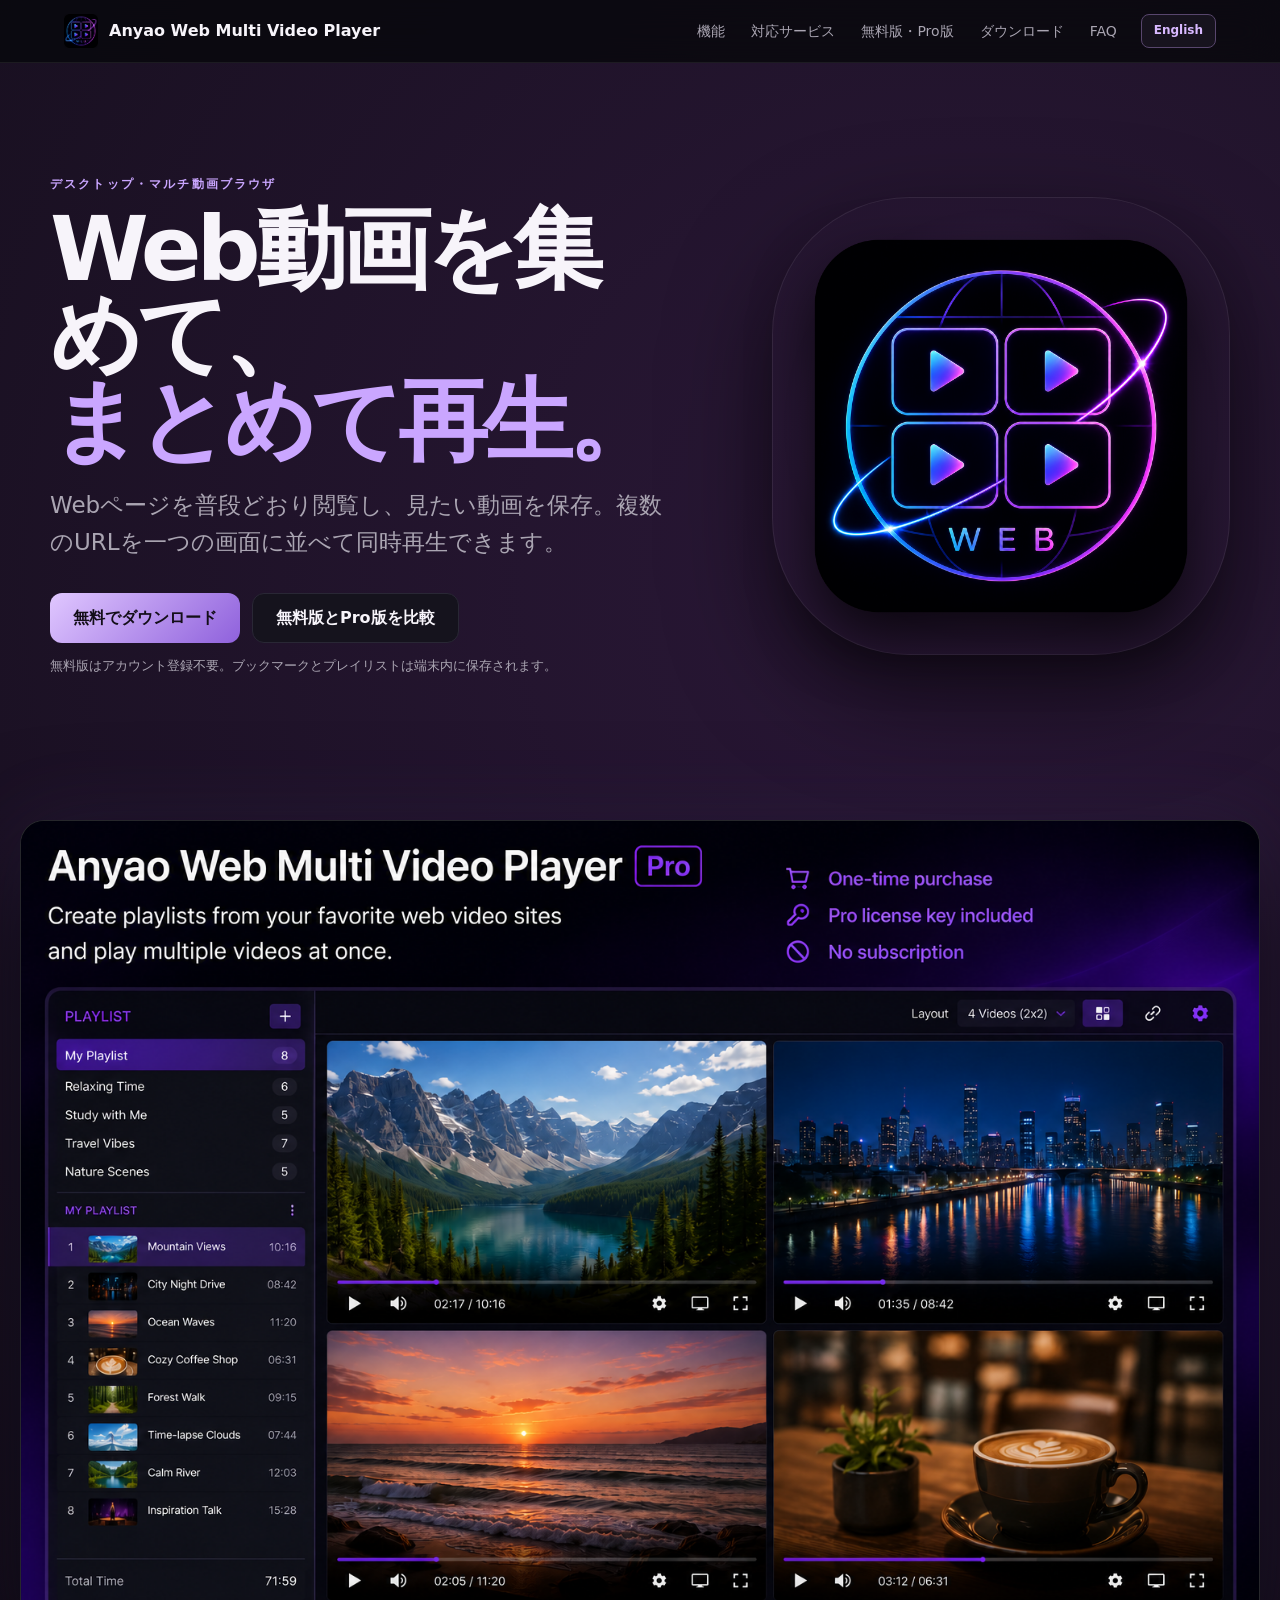
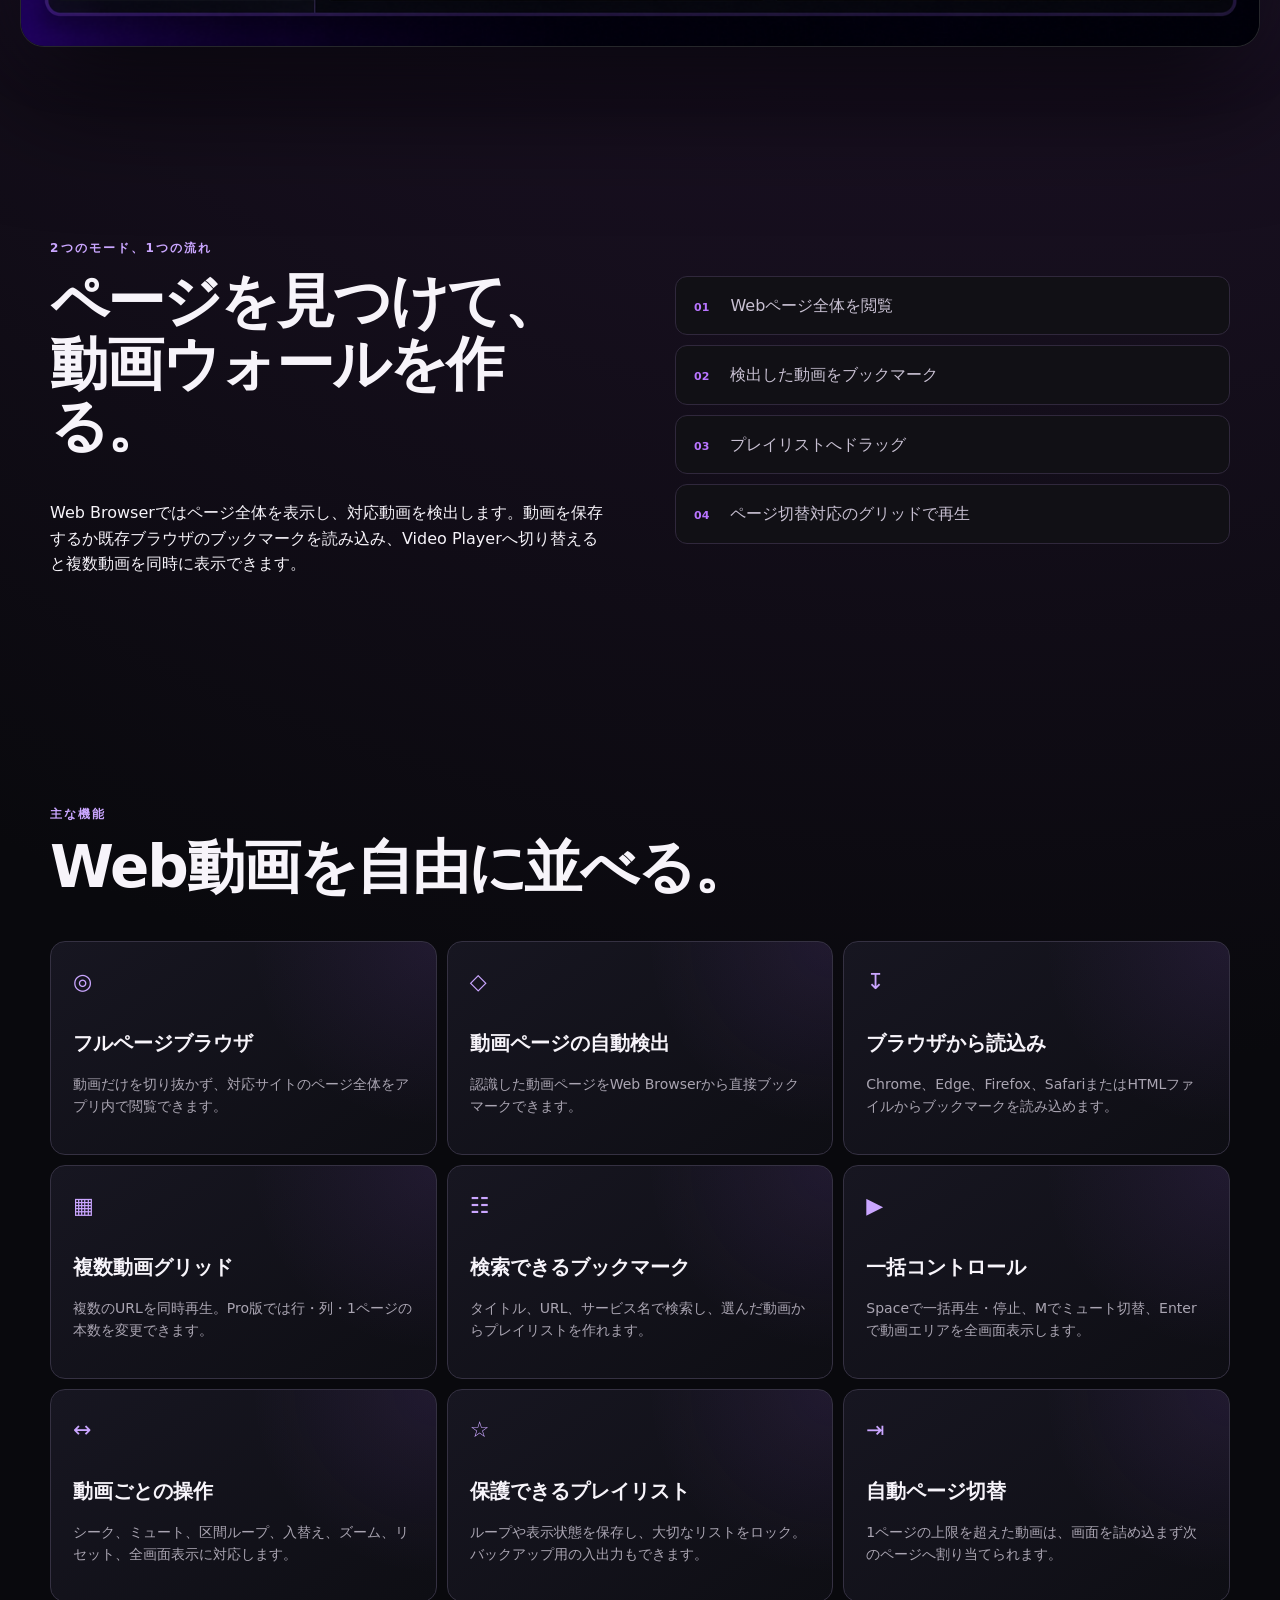
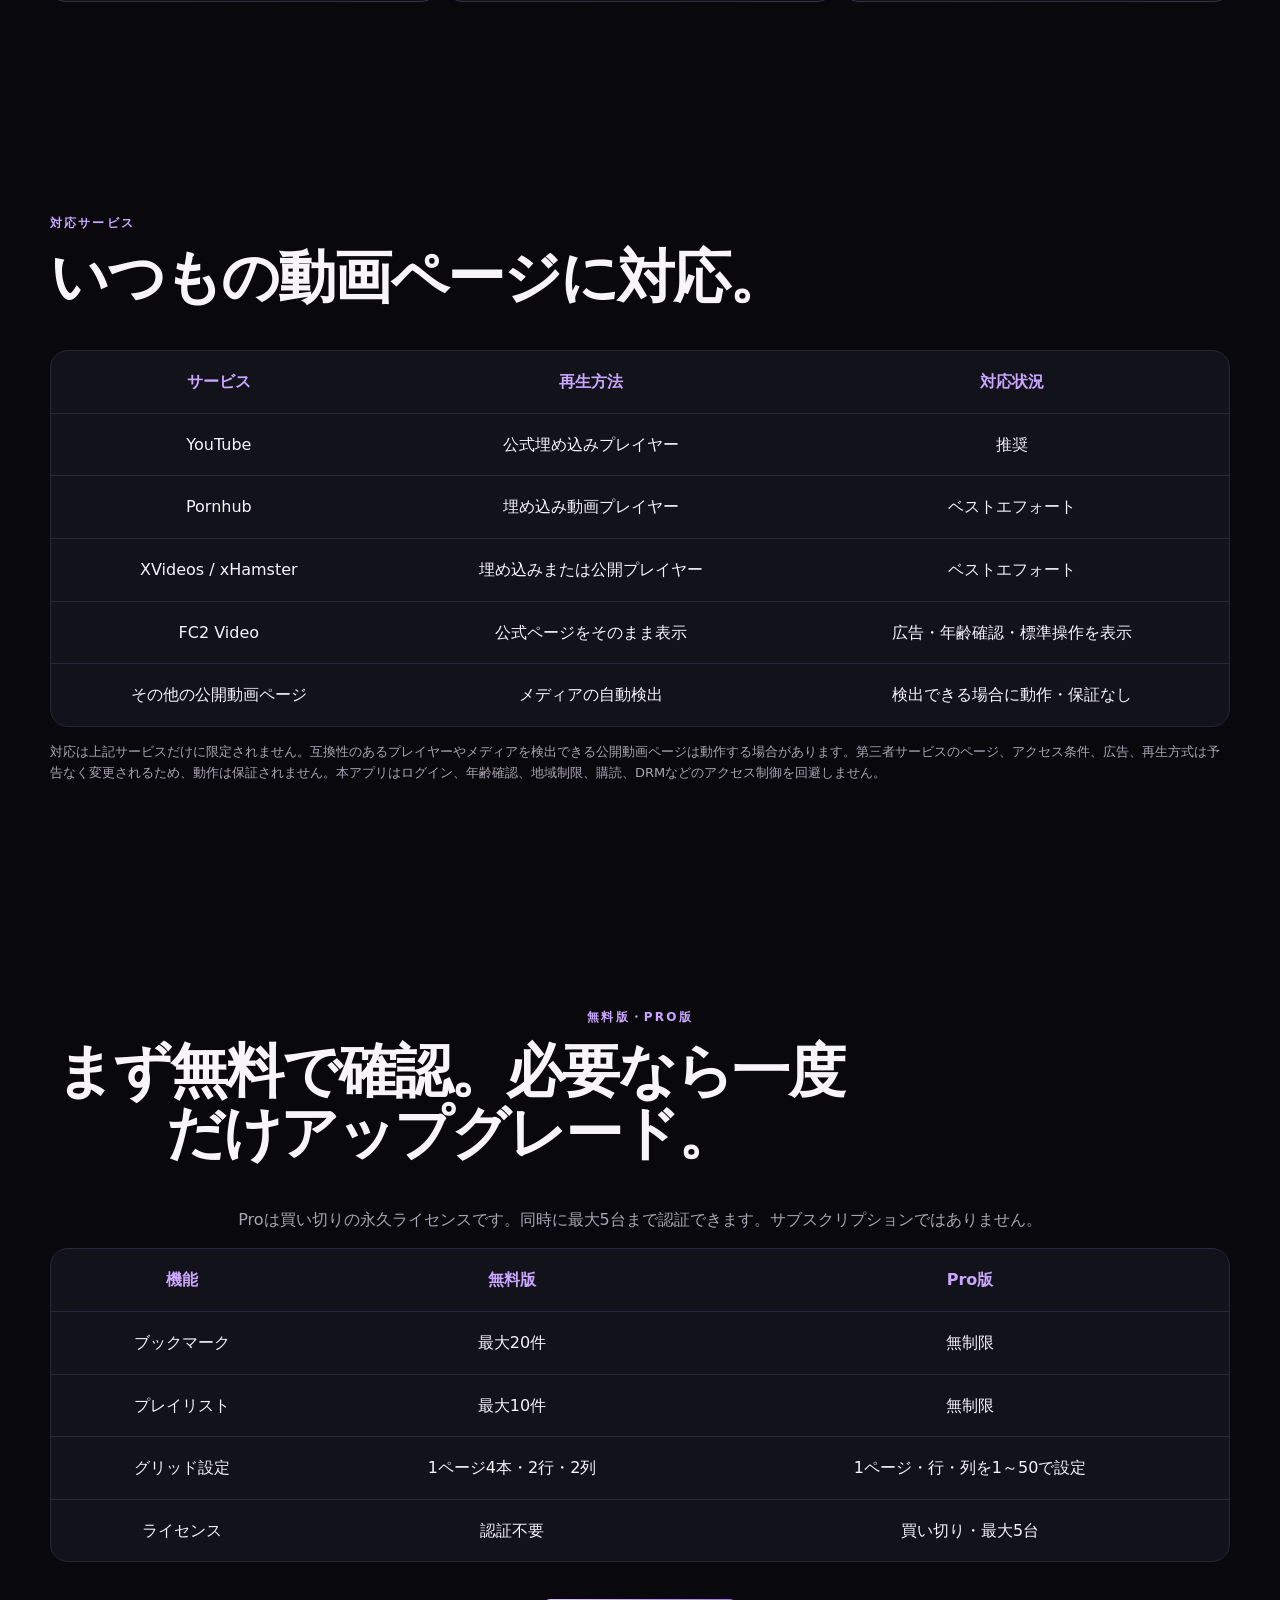
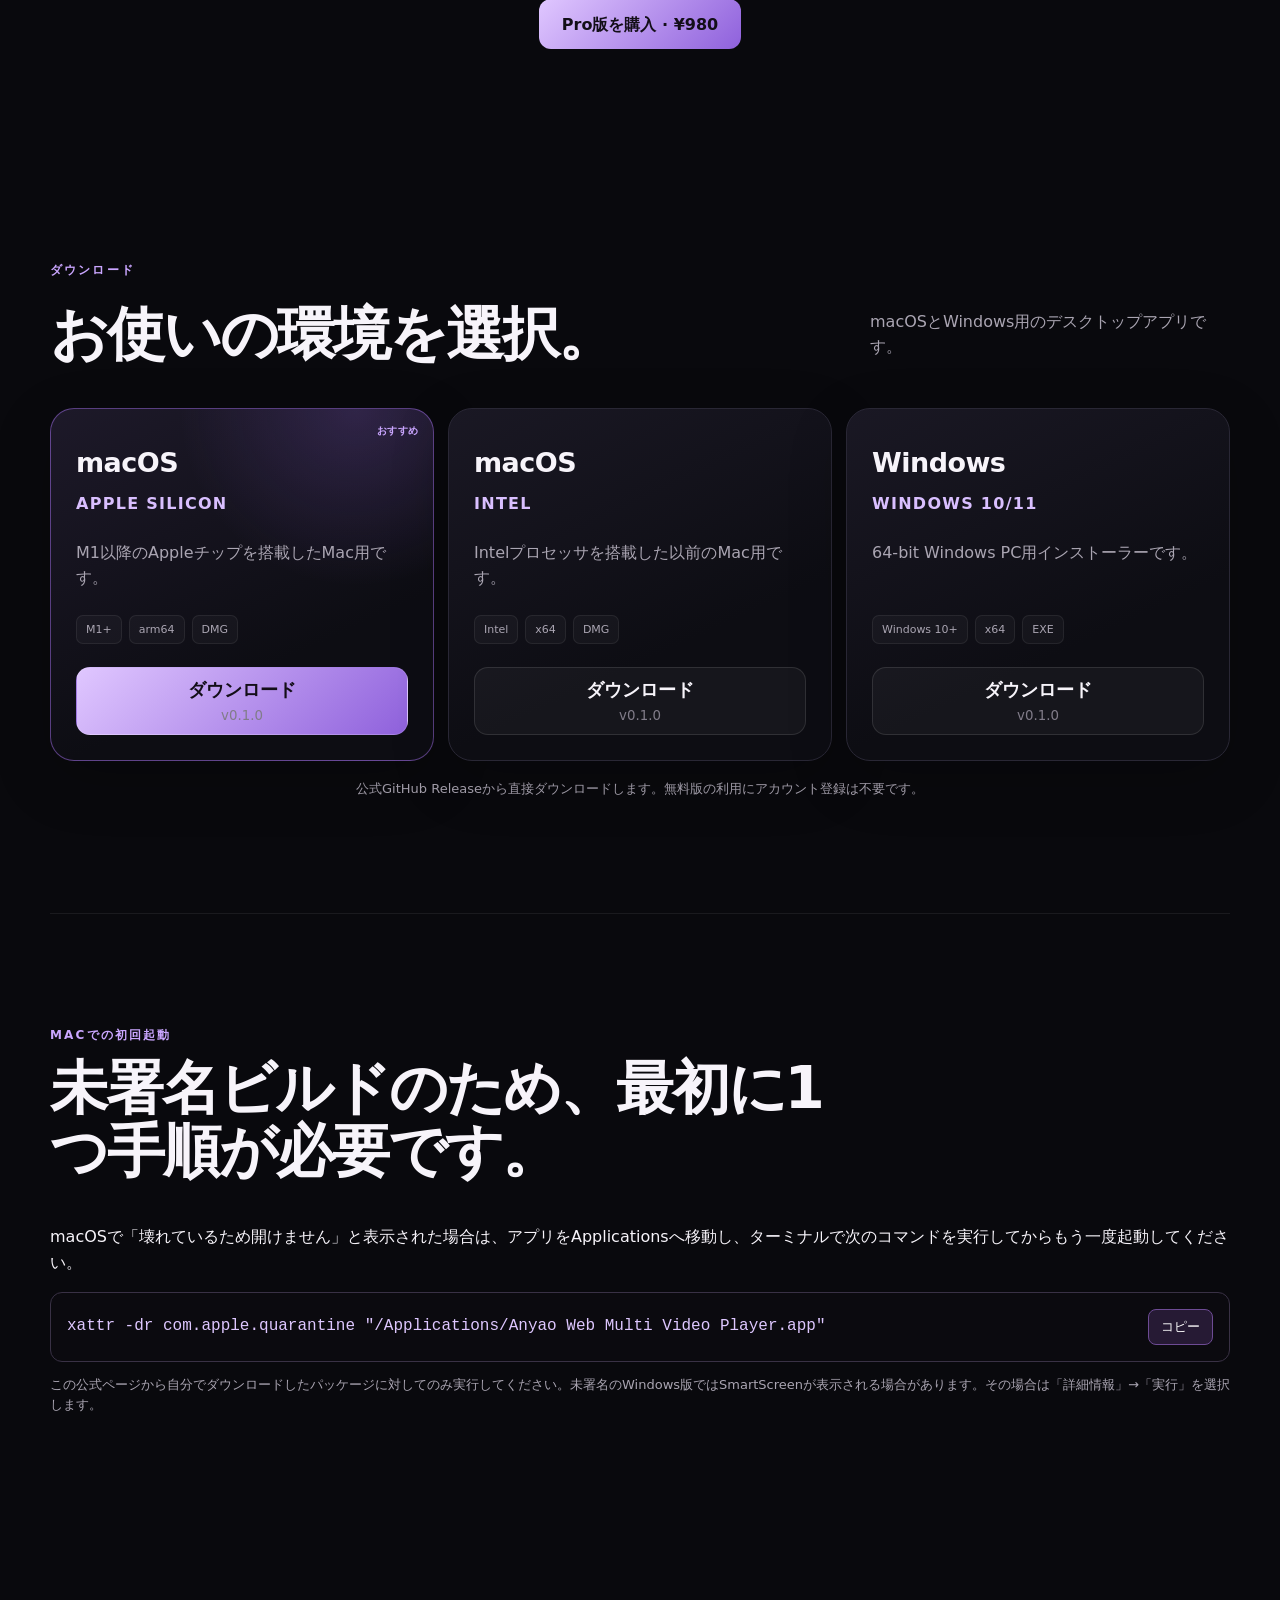
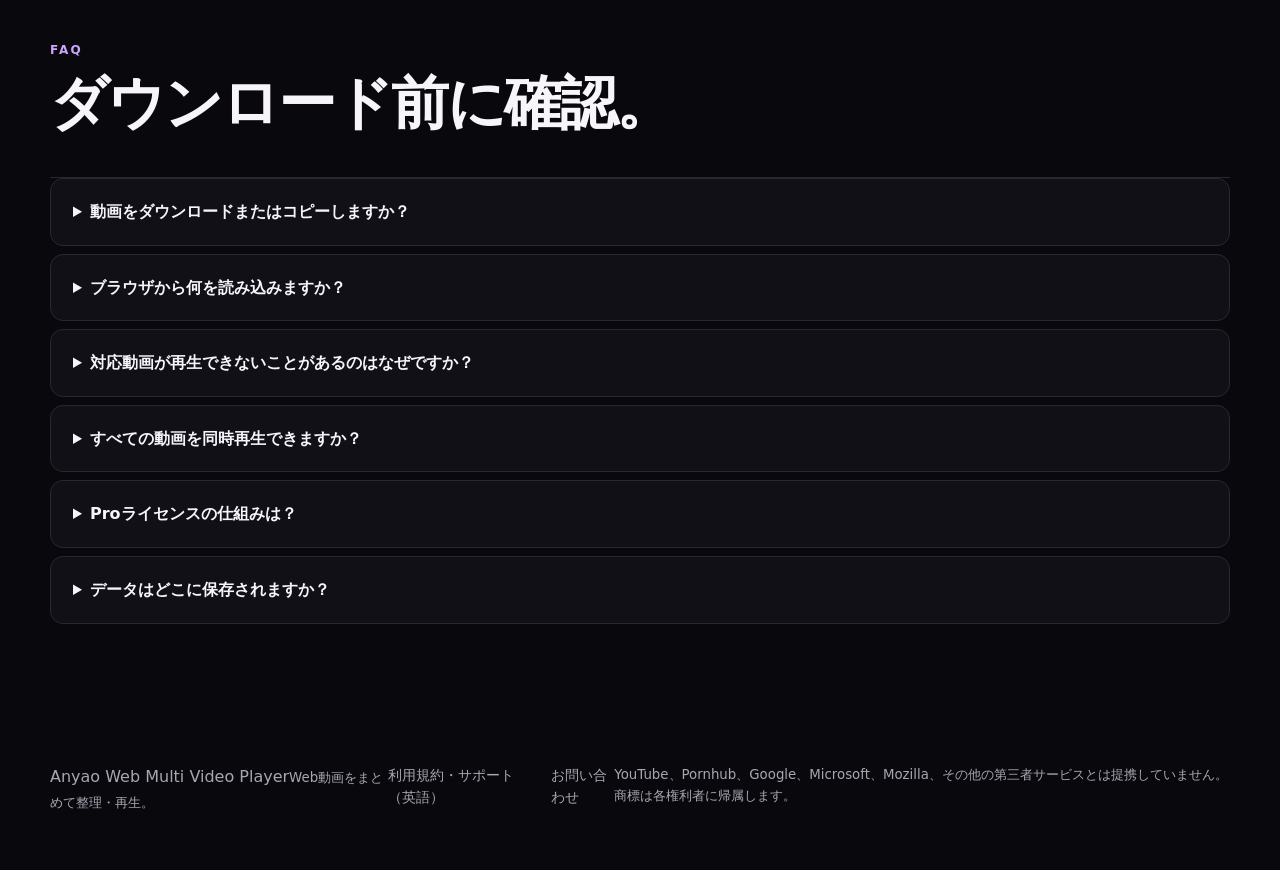
==== commit 838fe4ca: "Improve Japanese hero and macOS download guidance" ====
--- a/ja/index.html
+++ b/ja/index.html
@@ -24,7 +24,7 @@
 <body>
   <header class="site-header"><a class="brand" href="#top"><img src="../assets/app-icon.png?v=2" alt="" width="36" height="36"><span>Anyao <b>Web Multi Video Player</b></span></a><div class="header-actions"><nav><a href="#features">機能</a><a href="#services">対応サービス</a><a href="#pricing">無料版・Pro版</a><a href="#download">ダウンロード</a><a href="#faq">FAQ</a></nav><a class="language-switch" href="../" data-language-choice="en" lang="en">English</a></div></header>
   <main id="top">
-    <section class="hero section"><div class="hero-copy"><p class="eyebrow">デスクトップ・マルチ動画ブラウザ</p><h1>Web動画を集める。<br><span>まとめて再生する。</span></h1><p class="lead">Webページを普段どおり閲覧し、見たい動画を保存。複数のURLを一つの画面に並べて同時再生できます。</p><div class="hero-actions"><a class="button primary" href="#download">無料でダウンロード</a><a class="button secondary" href="#pricing">無料版とPro版を比較</a></div><p class="microcopy">無料版はアカウント登録不要。ブックマークとプレイリストは端末内に保存されます。</p></div>
+    <section class="hero section"><div class="hero-copy"><p class="eyebrow">デスクトップ・マルチ動画ブラウザ</p><h1>Web動画を集めて、<br><span>まとめて再生。</span></h1><p class="lead">Webページを普段どおり閲覧し、見たい動画を保存。複数のURLを一つの画面に並べて同時再生できます。</p><div class="hero-actions"><a class="button primary" href="#download">無料でダウンロード</a><a class="button secondary" href="#pricing">無料版とPro版を比較</a></div><p class="microcopy">無料版はアカウント登録不要。ブックマークとプレイリストは端末内に保存されます。</p></div>
       <div class="visual"><img src="../assets/app-icon.png?v=3" width="1254" height="1254" alt="Anyao Web Multi Video Playerのアプリアイコン"></div>
     </section>
 
@@ -67,6 +67,15 @@
       <details><summary>データはどこに保存されますか？</summary><p>ブックマーク、プレイリスト、設定、ローカルのライセンス状態は端末内に保存されます。ページ表示や動画再生時には、選択したWebサイトと配信事業者へ通信が発生します。</p></details>
     </div></section>
   </main>
+  <dialog class="mac-download-dialog" id="mac-download-dialog" aria-labelledby="mac-dialog-title">
+    <form method="dialog"><button class="dialog-close" aria-label="閉じる">×</button></form>
+    <p class="eyebrow">ダウンロード前にご確認ください</p>
+    <h2 id="mac-dialog-title">初回起動時にコマンドが必要な場合があります。</h2>
+    <p>このビルドはAppleの公証を受けていないため、macOSが「壊れているため開けません」と表示する場合があります。アプリをApplicationsへ移動した後、ターミナルで次のコマンドを実行してください。</p>
+    <pre class="command"><code>xattr -dr com.apple.quarantine "/Applications/Anyao Web Multi Video Player.app"</code></pre>
+    <p class="dialog-note">この公式ページからダウンロードしたアプリに対してのみ実行してください。</p>
+    <div class="dialog-actions"><button type="button" class="copy-command" data-copy='xattr -dr com.apple.quarantine "/Applications/Anyao Web Multi Video Player.app"' data-copied-label="コピーしました">コマンドをコピー</button><a class="dialog-download" href="#">DMGをダウンロード</a></div>
+  </dialog>
   <footer><div><span>Anyao Web Multi Video Player</span><small>Web動画をまとめて整理・再生。</small></div><nav><a href="../legal.html">利用規約・サポート（英語）</a><a href="mailto:anyao.support@gmail.com">お問い合わせ</a></nav><small>YouTube、Pornhub、Google、Microsoft、Mozilla、その他の第三者サービスとは提携していません。商標は各権利者に帰属します。</small></footer>
   <script src="../site-config.js?v=2"></script>
 </body>
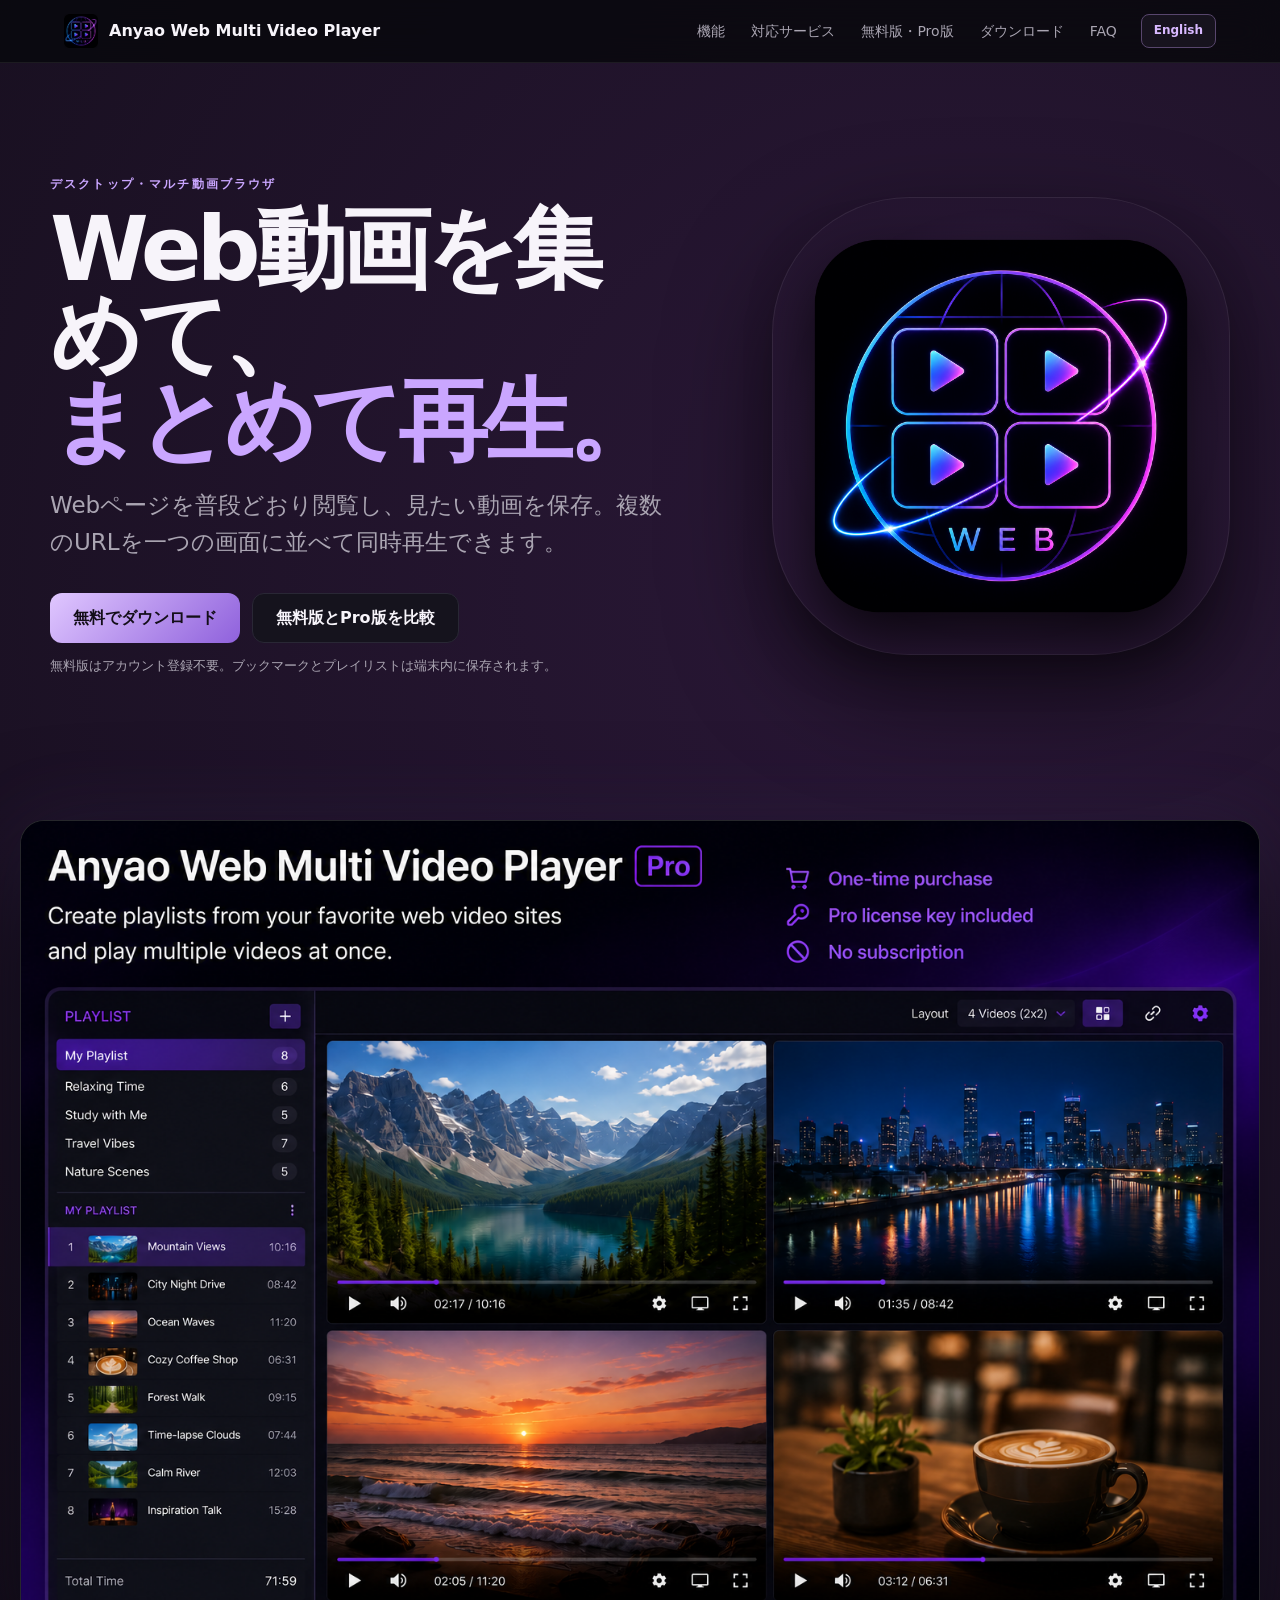
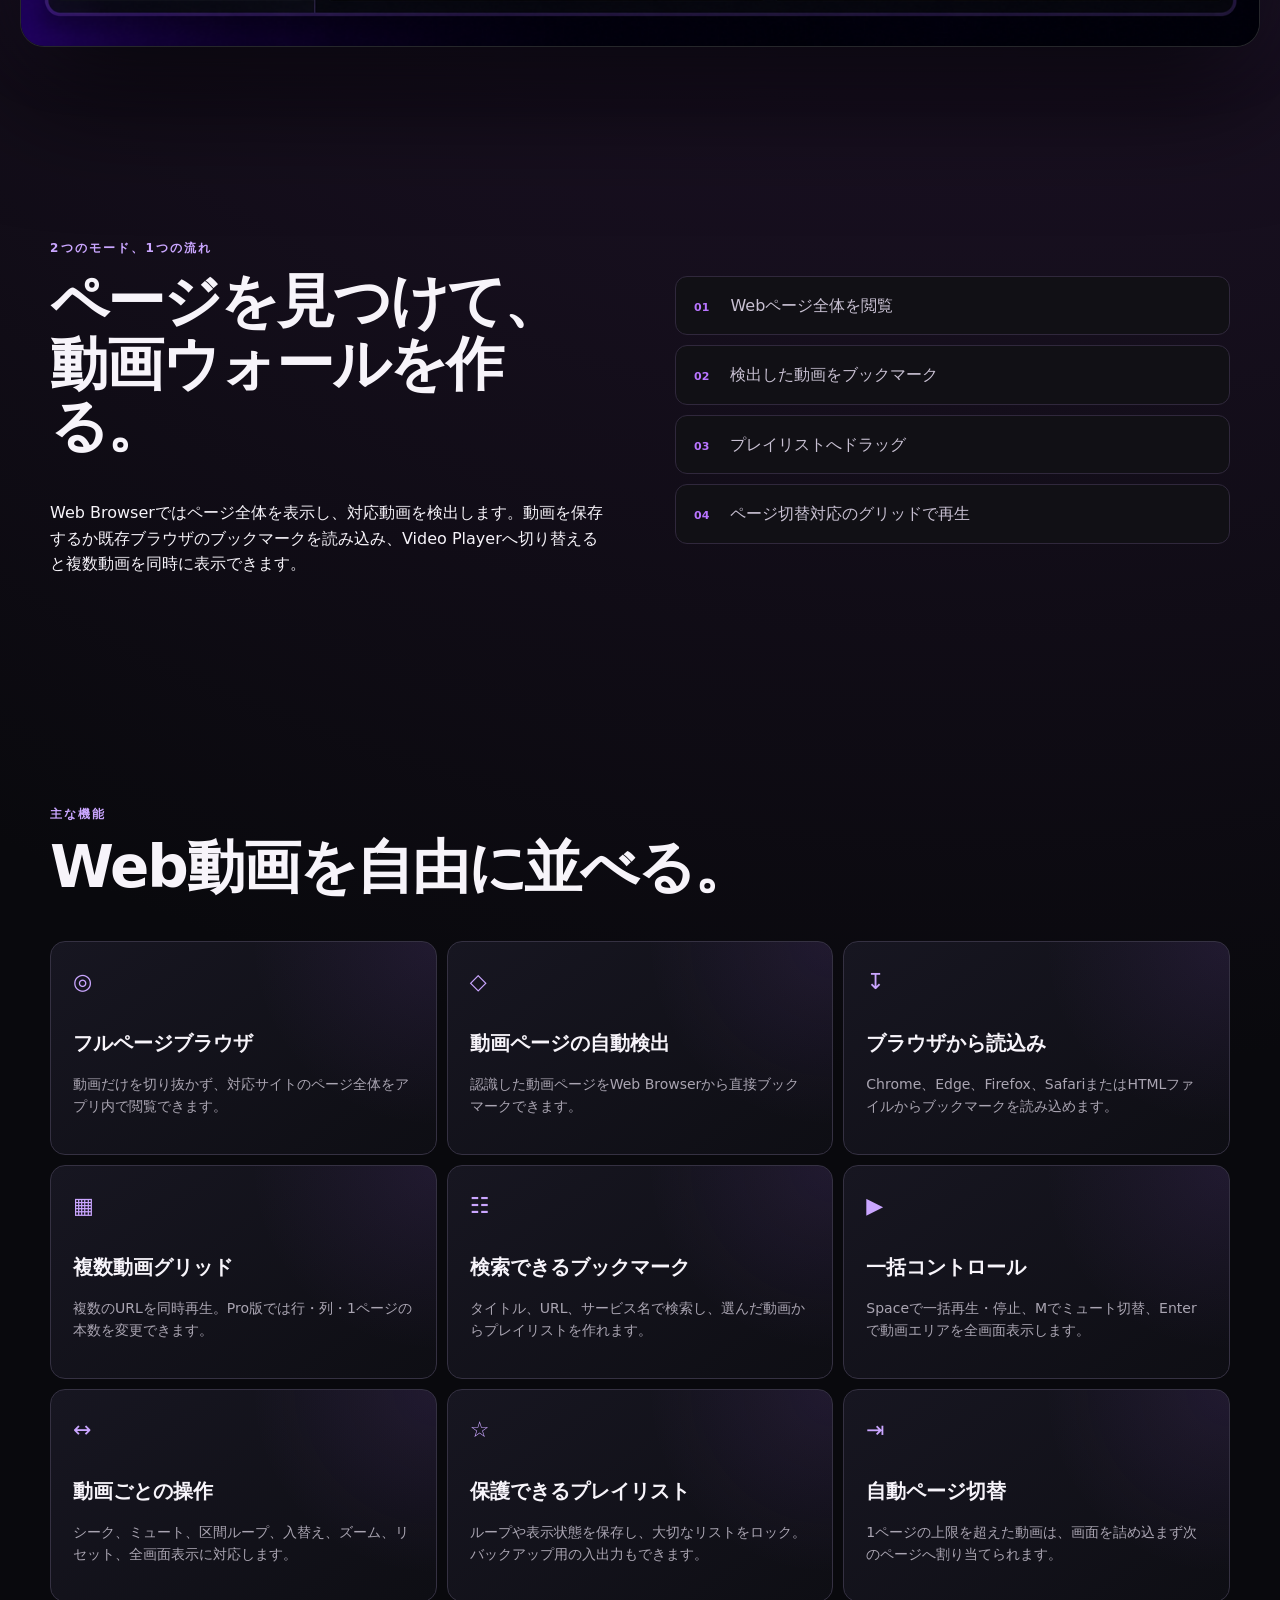
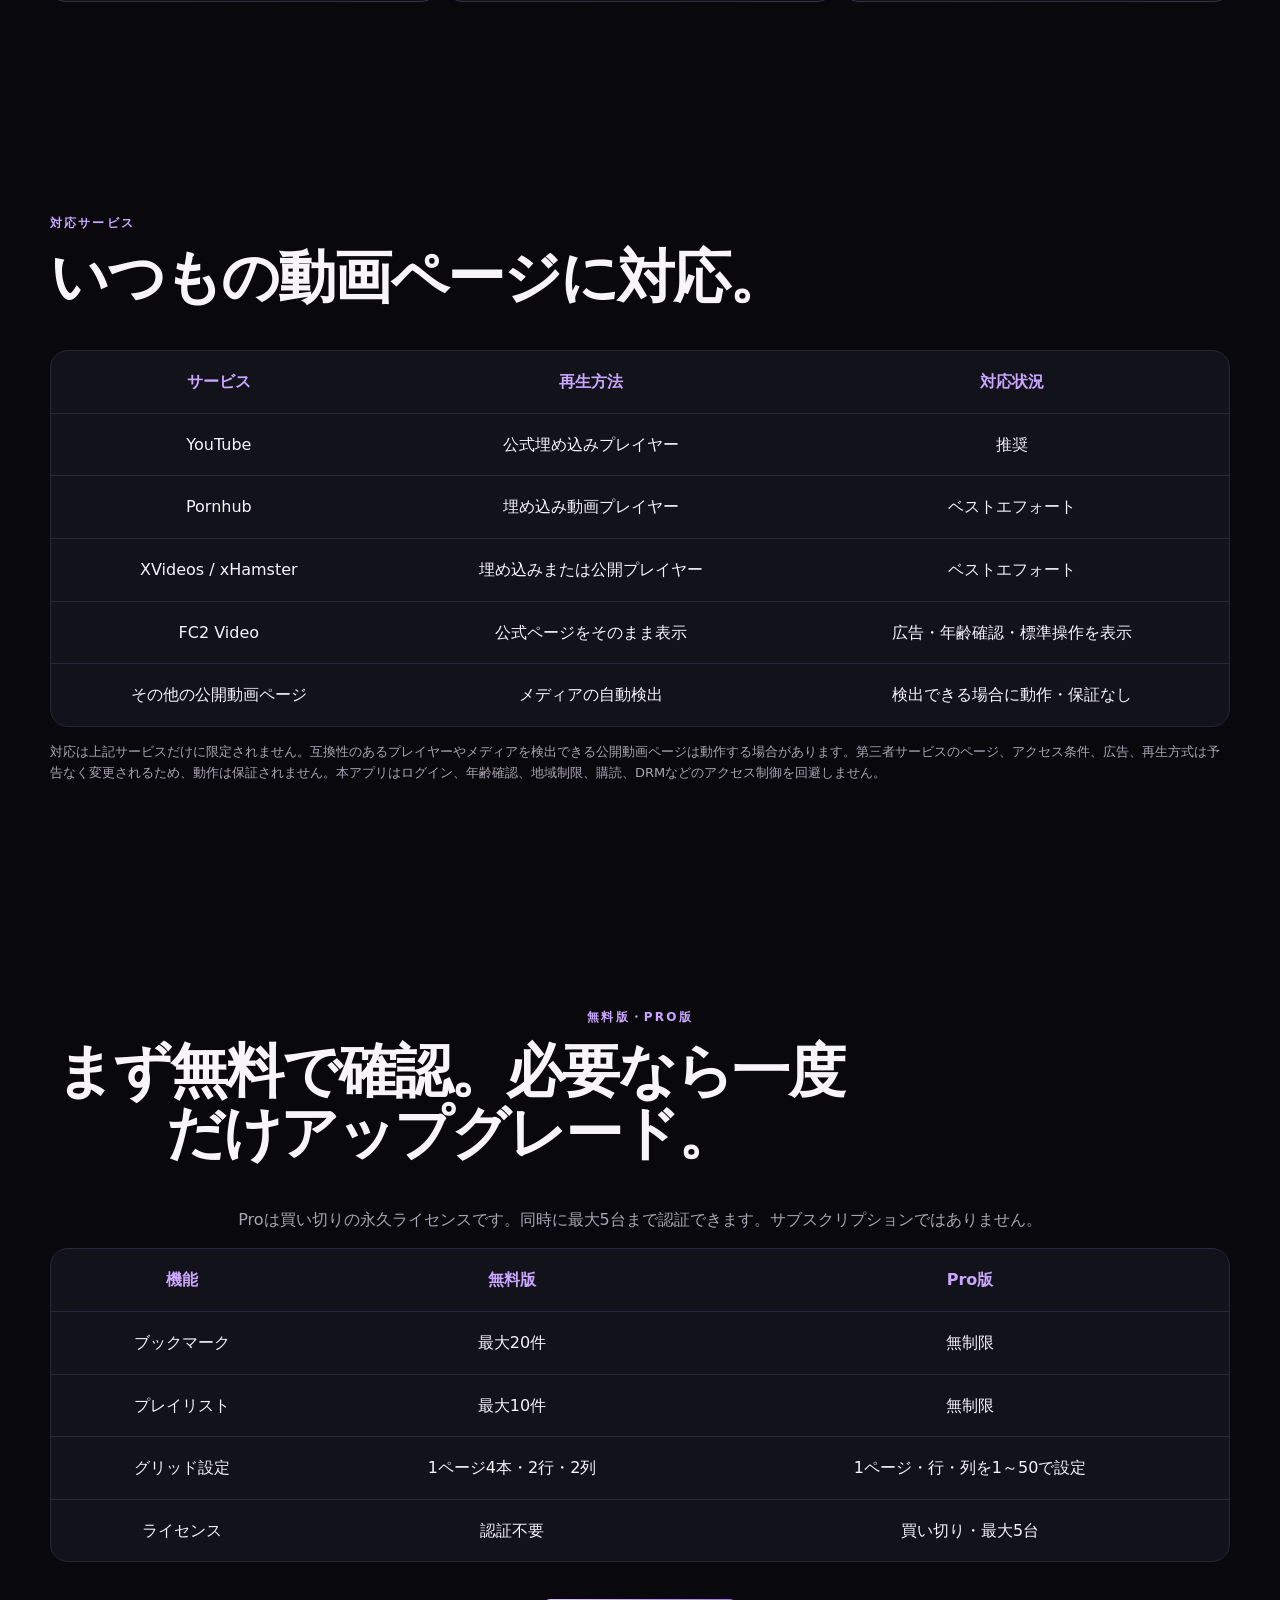
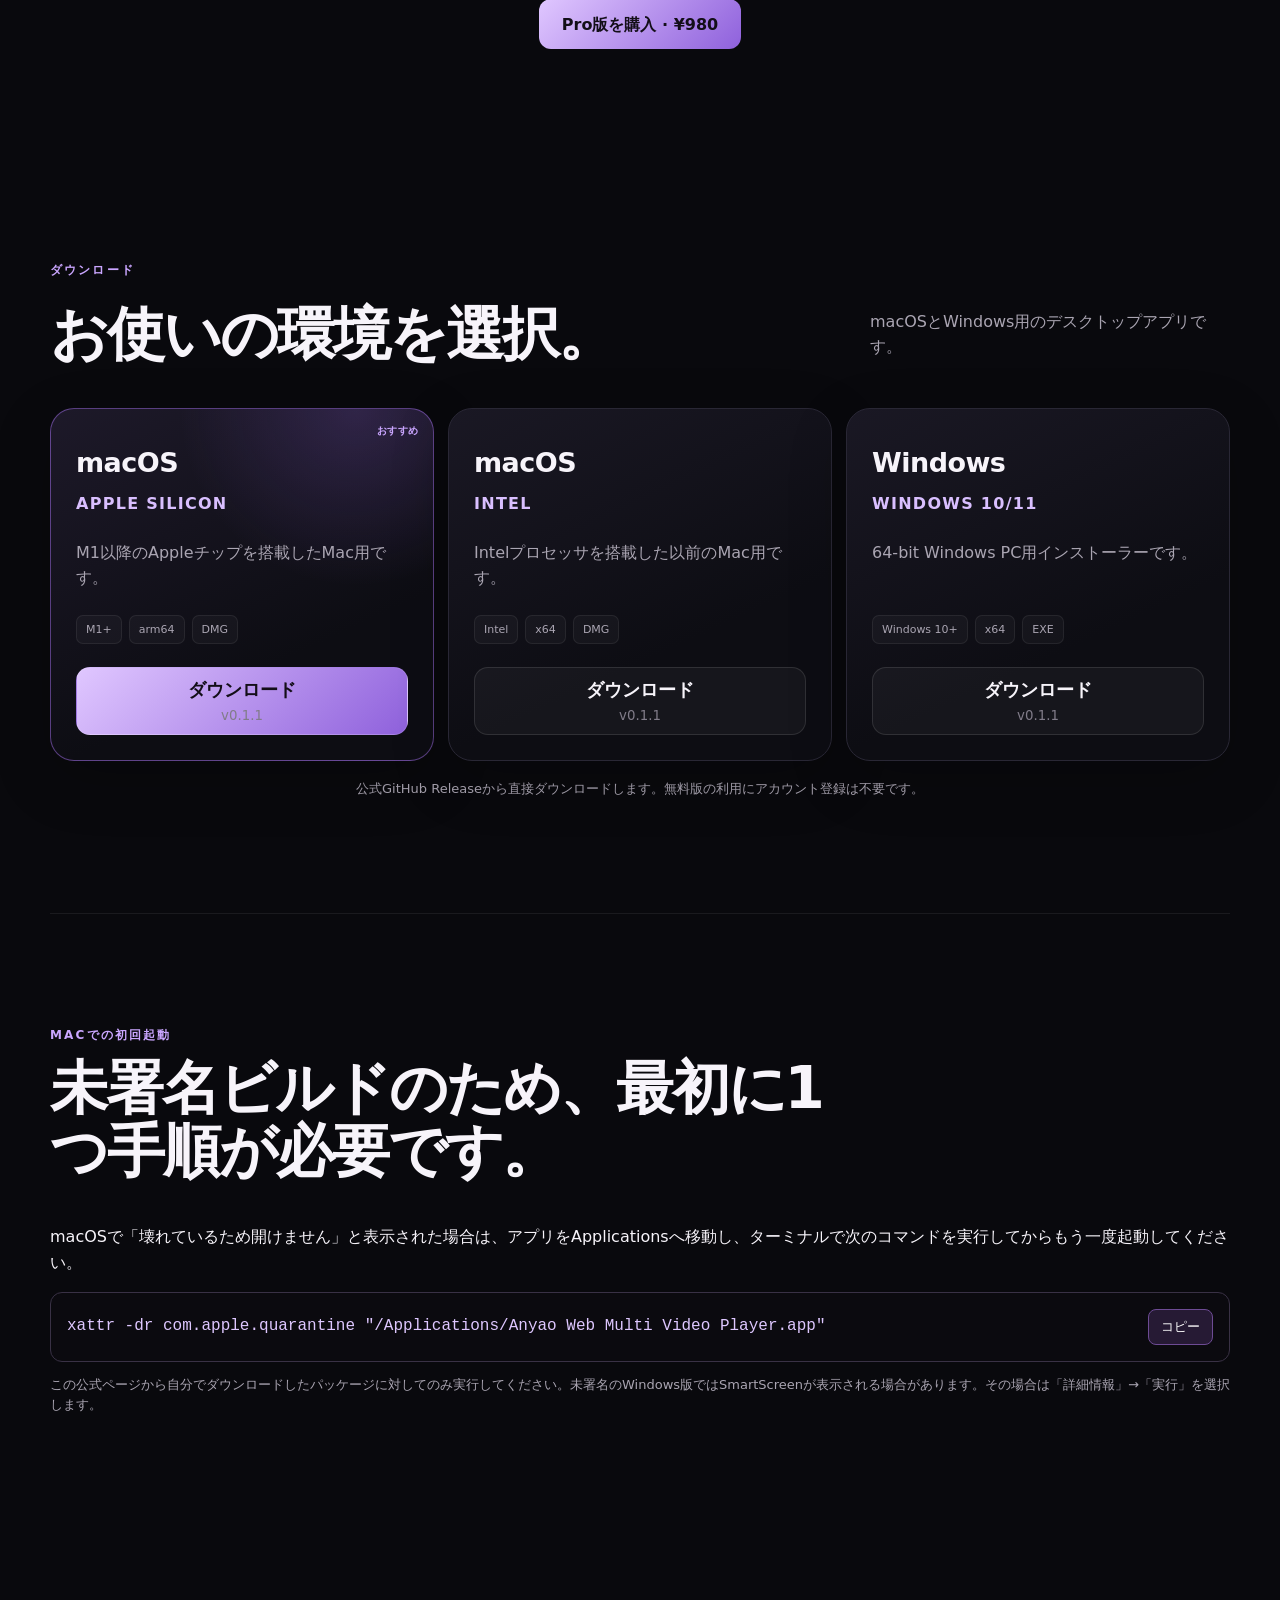
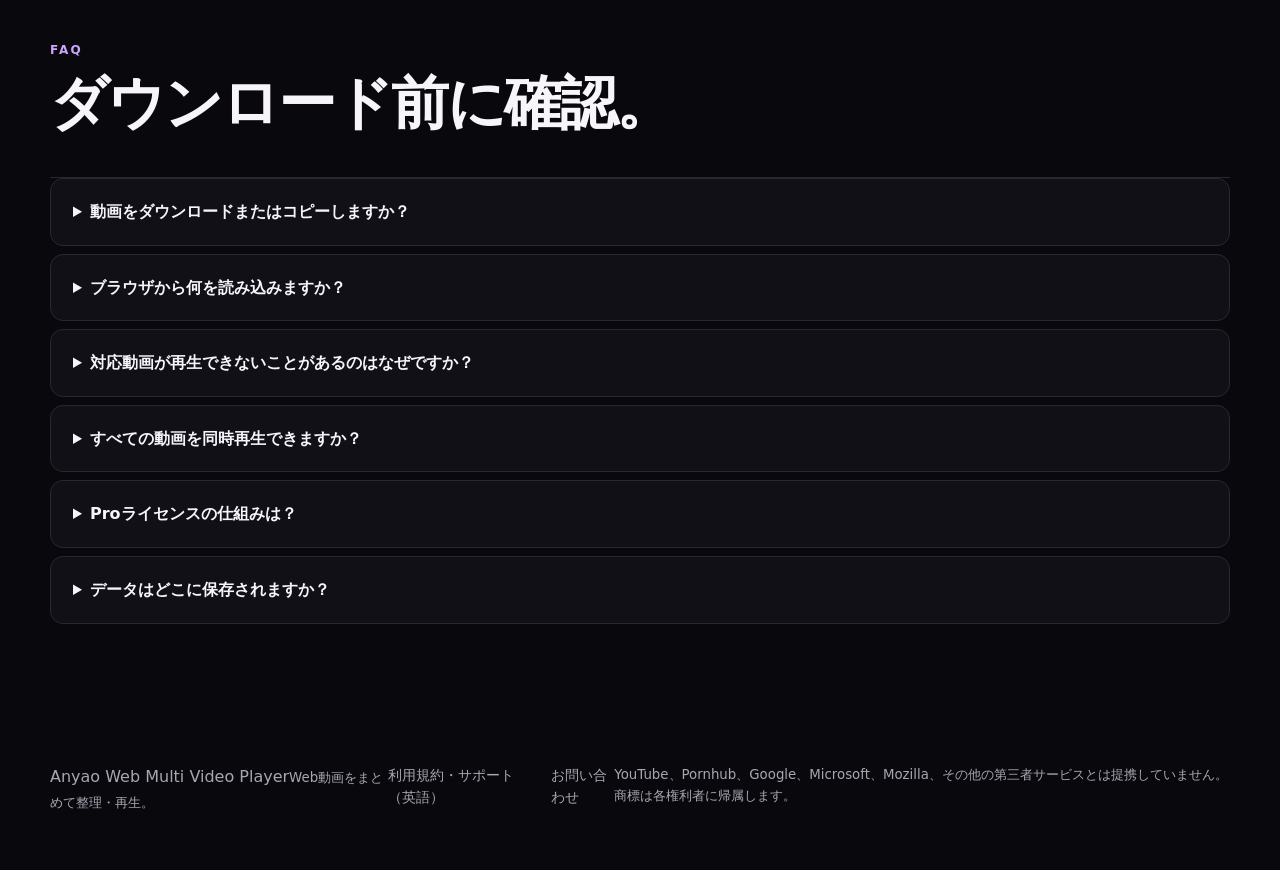
==== commit 2693438c: "Improve Pages SEO and social metadata" ====
--- a/ja/index.html
+++ b/ja/index.html
@@ -3,23 +3,35 @@
 <head>
   <meta charset="utf-8">
   <meta name="viewport" content="width=device-width,initial-scale=1">
-  <title>Web動画を複数同時再生 | Anyao Web Multi Video Player</title>
-  <meta name="description" content="Web上の動画ページをブックマークとプレイリストに整理し、複数の動画を一つの画面で同時再生できるデスクトップアプリです。">
+  <title>複数のWeb動画を同時再生・プレイリスト管理 | Anyao</title>
+  <meta name="description" content="YouTubeなど複数のWeb動画を一画面で同時再生。動画URLをブックマークとプレイリストに整理し、区間ループ、Solo音声、ページ切替、エクスポートができるMac・Windows対応アプリです。">
+  <meta name="robots" content="index,follow,max-image-preview:large,max-snippet:-1,max-video-preview:-1">
+  <meta name="author" content="Anyao Software">
   <meta name="theme-color" content="#09080d">
   <link rel="canonical" href="https://anyao3.github.io/anyao-web-multi-video-player-site/ja/">
   <link rel="alternate" hreflang="en" href="https://anyao3.github.io/anyao-web-multi-video-player-site/">
   <link rel="alternate" hreflang="ja" href="https://anyao3.github.io/anyao-web-multi-video-player-site/ja/">
   <link rel="alternate" hreflang="x-default" href="https://anyao3.github.io/anyao-web-multi-video-player-site/">
-  <meta property="og:title" content="Anyao Web Multi Video Player">
-  <meta property="og:description" content="Web動画を集めて整理し、一つの画面で複数同時再生。">
+  <meta property="og:title" content="複数のWeb動画を同時再生・プレイリスト管理 | Anyao">
+  <meta property="og:description" content="動画URLを整理し、一つの画面で複数同時再生できるMac・Windows対応デスクトップアプリ。">
   <meta property="og:type" content="website">
   <meta property="og:url" content="https://anyao3.github.io/anyao-web-multi-video-player-site/ja/">
+  <meta property="og:site_name" content="Anyao Web Multi Video Player">
   <meta property="og:locale" content="ja_JP">
-  <meta property="og:image" content="https://anyao3.github.io/anyao-web-multi-video-player-site/assets/app-icon.png?v=2">
+  <meta property="og:locale:alternate" content="en_US">
+  <meta property="og:image" content="https://anyao3.github.io/anyao-web-multi-video-player-site/assets/app-overview.png?v=1">
+  <meta property="og:image:width" content="1536">
+  <meta property="og:image:height" content="1024">
+  <meta property="og:image:alt" content="4本のWeb動画とプレイリストを表示したAnyao Web Multi Video Player">
+  <meta name="twitter:card" content="summary_large_image">
+  <meta name="twitter:title" content="複数のWeb動画を同時再生・プレイリスト管理 | Anyao">
+  <meta name="twitter:description" content="動画URLをブックマークとプレイリストに整理し、複数同時再生できるMac・Windows対応アプリ。">
+  <meta name="twitter:image" content="https://anyao3.github.io/anyao-web-multi-video-player-site/assets/app-overview.png?v=1">
+  <meta name="twitter:image:alt" content="4本のWeb動画とプレイリストを表示したAnyao Web Multi Video Player">
   <link rel="icon" href="../assets/app-icon.png?v=2">
   <link rel="stylesheet" href="../styles.css?v=3">
   <script src="../language.js?v=1"></script>
-  <script type="application/ld+json">{"@context":"https://schema.org","@type":"SoftwareApplication","name":"Anyao Web Multi Video Player","applicationCategory":"MultimediaApplication","operatingSystem":"macOS, Windows","description":"Web動画のブックマーク、プレイリスト管理、複数同時再生ができるデスクトップアプリ。","offers":[{"@type":"Offer","price":"0","priceCurrency":"JPY","name":"無料版"},{"@type":"Offer","price":"980","priceCurrency":"JPY","name":"Pro買い切りライセンス"}]}</script>
+  <script type="application/ld+json">{"@context":"https://schema.org","@graph":[{"@type":"SoftwareApplication","@id":"https://anyao3.github.io/anyao-web-multi-video-player-site/ja/#software","name":"Anyao Web Multi Video Player","url":"https://anyao3.github.io/anyao-web-multi-video-player-site/ja/","image":"https://anyao3.github.io/anyao-web-multi-video-player-site/assets/app-icon.png","screenshot":"https://anyao3.github.io/anyao-web-multi-video-player-site/assets/app-overview.png","applicationCategory":"MultimediaApplication","applicationSubCategory":"複数動画プレイヤー・動画ブックマーク管理","operatingSystem":"macOS, Windows 10, Windows 11","softwareVersion":"0.1.1","description":"動画ページのURLをブックマークとプレイリストに整理し、複数のWeb動画を一画面で同時再生できるデスクトップアプリ。","featureList":["複数Web動画の同時再生","動画ブックマーク検索","プレイリスト保存","区間ループ","動画ごとのSolo音声","プレイリストJSONエクスポート","動画グリッド設定"],"offers":[{"@type":"Offer","price":"0","priceCurrency":"JPY","name":"無料版"},{"@type":"Offer","price":"980","priceCurrency":"JPY","name":"Pro買い切りライセンス","url":"https://anyao3.github.io/anyao-web-multi-video-player-site/ja/#pricing"}]},{"@type":"FAQPage","@id":"https://anyao3.github.io/anyao-web-multi-video-player-site/ja/#faq-schema","mainEntity":[{"@type":"Question","name":"動画をダウンロードまたはコピーしますか？","acceptedAnswer":{"@type":"Answer","text":"いいえ。ページURLを整理し、第三者サービスが提供するメディアを再生します。"}},{"@type":"Question","name":"ブラウザから何を読み込みますか？","acceptedAnswer":{"@type":"Answer","text":"ブックマークのタイトルとURLを読み込みます。パスワード、閲覧履歴、認証Cookieは読み込みません。"}},{"@type":"Question","name":"対応動画が再生できないことがあるのはなぜですか？","acceptedAnswer":{"@type":"Answer","text":"ログインや地域制限、動画の削除、埋め込み禁止、プレイヤー仕様変更などが原因です。"}},{"@type":"Question","name":"データはどこに保存されますか？","acceptedAnswer":{"@type":"Answer","text":"ブックマーク、プレイリスト、設定、ローカルのライセンス状態は端末内に保存されます。"}}]}]}</script>
 </head>
 <body>
   <header class="site-header"><a class="brand" href="#top"><img src="../assets/app-icon.png?v=2" alt="" width="36" height="36"><span>Anyao <b>Web Multi Video Player</b></span></a><div class="header-actions"><nav><a href="#features">機能</a><a href="#services">対応サービス</a><a href="#pricing">無料版・Pro版</a><a href="#download">ダウンロード</a><a href="#faq">FAQ</a></nav><a class="language-switch" href="../" data-language-choice="en" lang="en">English</a></div></header>
